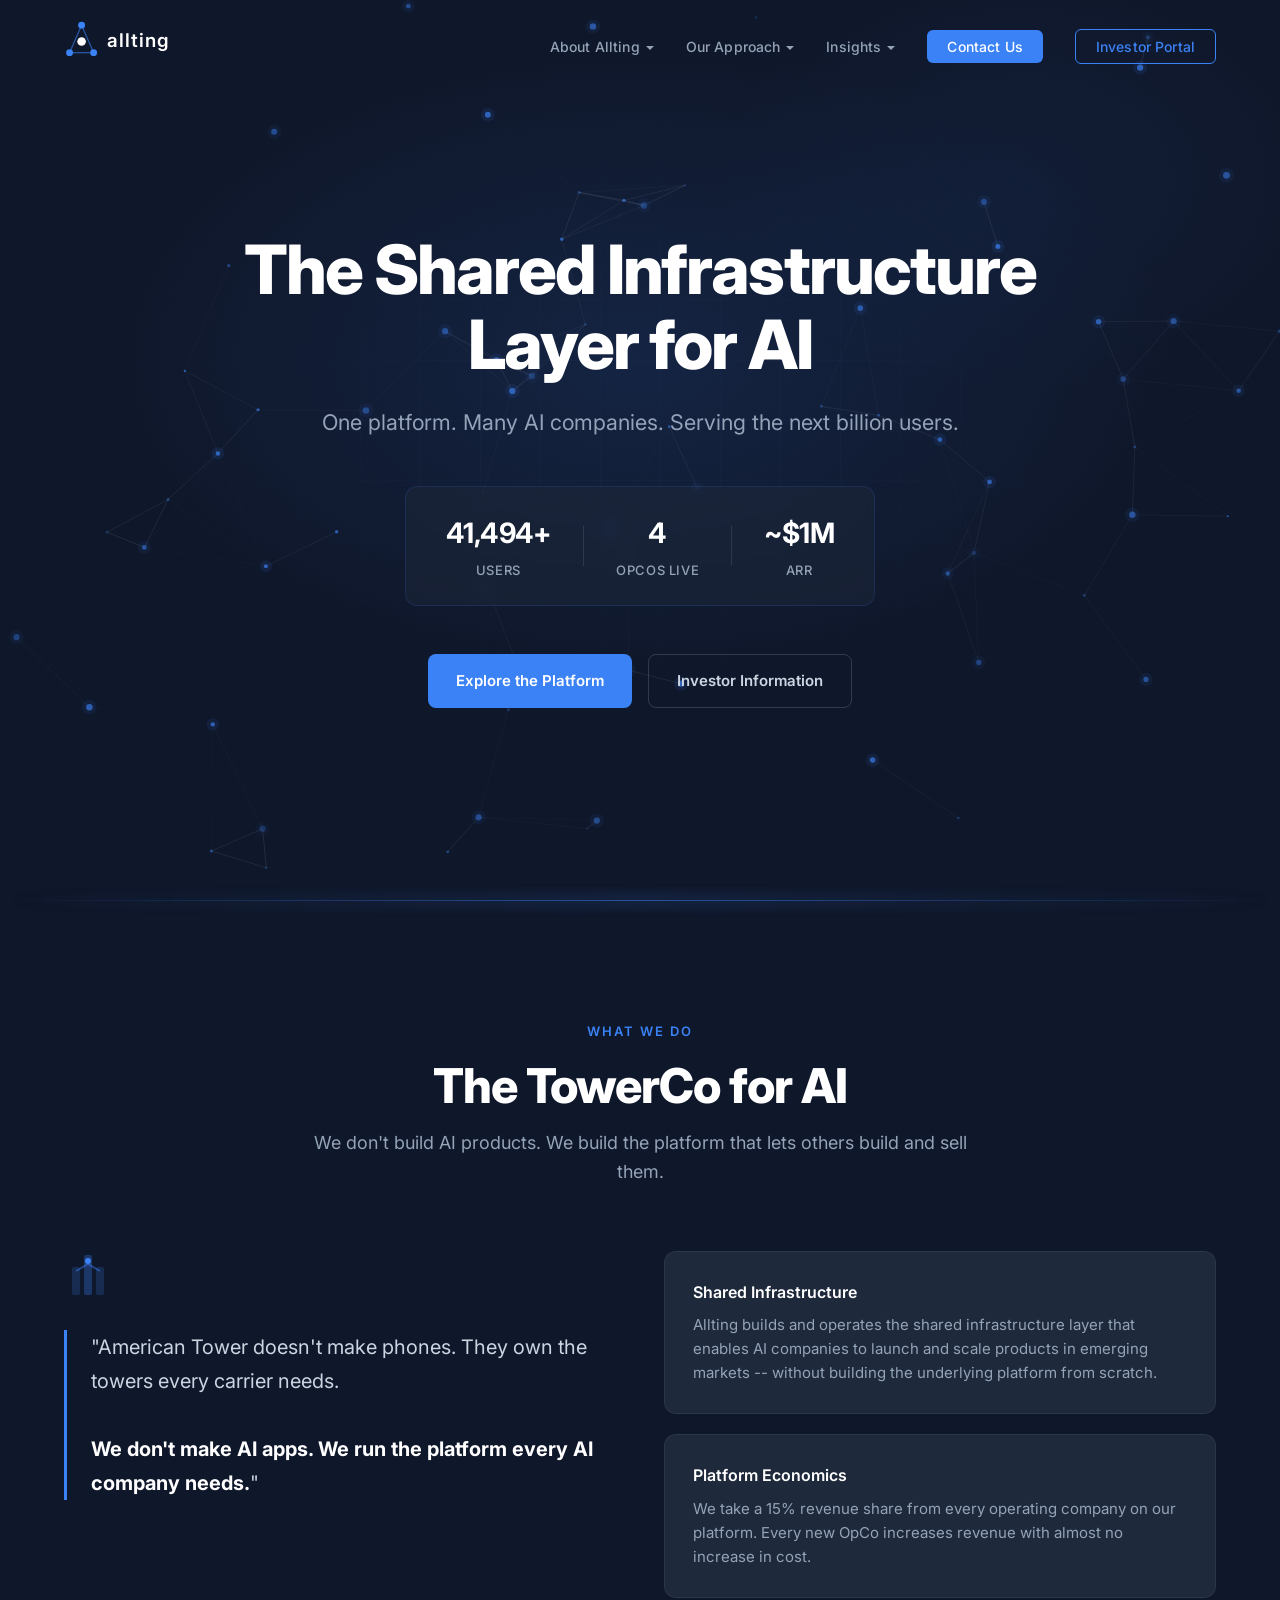
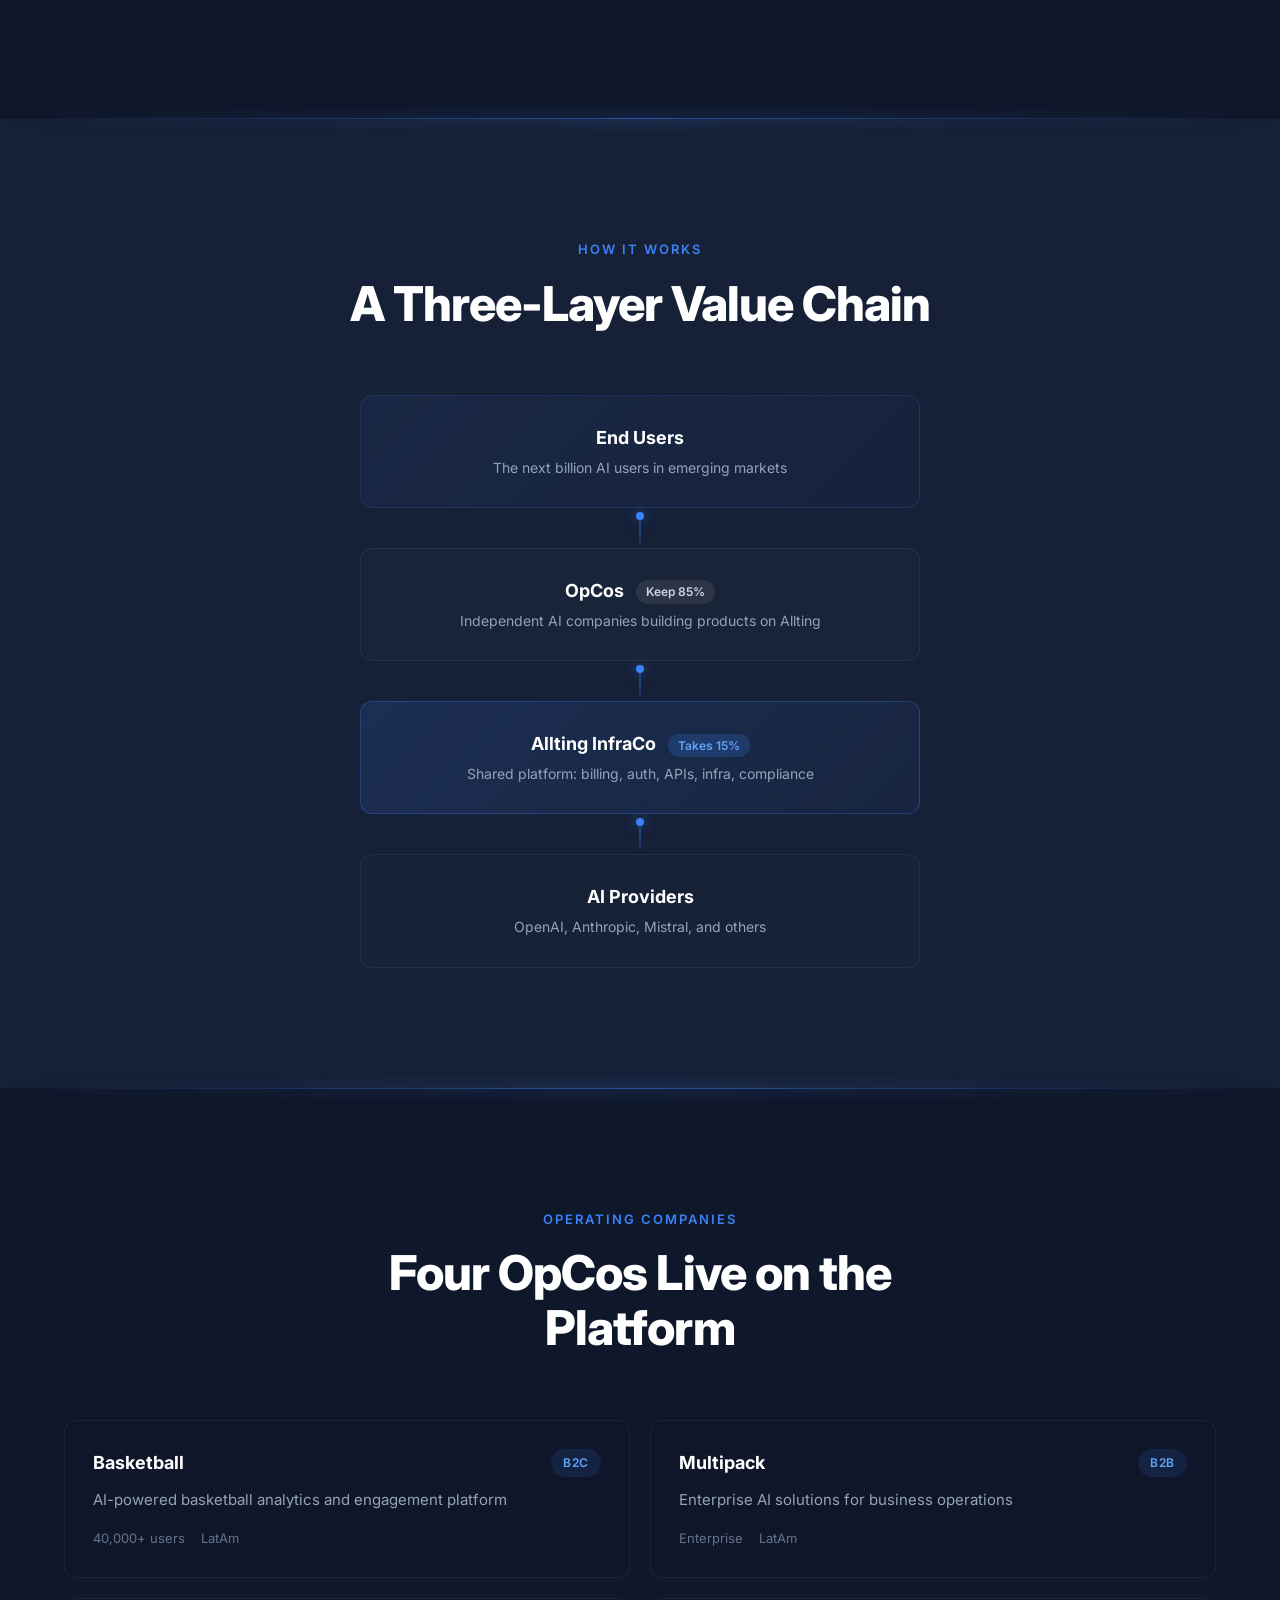
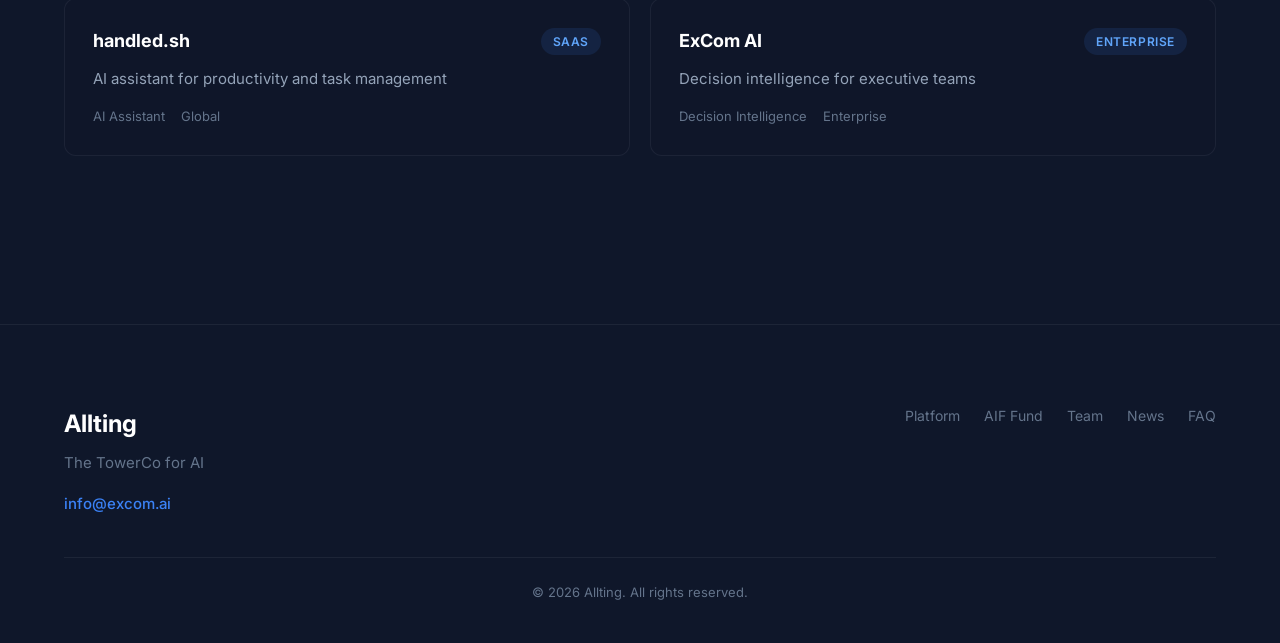
==== index.html @ b6cda9a9 "Add Investor Portal button next to Contact Us in nav" ====
<!DOCTYPE html>
<html lang="en">
<head>
  <meta charset="UTF-8">
  <meta name="viewport" content="width=device-width, initial-scale=1.0">
  <title>Allting — The Shared Infrastructure Layer for AI</title>
  <meta name="description" content="One platform. Many AI companies. Serving the next billion users. Allting is the shared infrastructure layer for AI in emerging markets.">

  <!-- Favicons -->
  <link rel="icon" type="image/svg+xml" href="favicon.svg">
  <link rel="icon" type="image/x-icon" href="favicon.ico" sizes="32x32">
  <link rel="apple-touch-icon" href="apple-touch-icon.png">

  <!-- Open Graph -->
  <meta property="og:type" content="website">
  <meta property="og:url" content="https://allting.ai">
  <meta property="og:title" content="Allting — The Shared Infrastructure Layer for AI">
  <meta property="og:description" content="One platform. Many AI companies. Serving the next billion users. Allting is the shared infrastructure layer for AI in emerging markets.">
  <meta property="og:image" content="https://allting.ai/og-image.png">

  <!-- Twitter Card -->
  <meta name="twitter:card" content="summary_large_image">
  <meta name="twitter:title" content="Allting — The Shared Infrastructure Layer for AI">
  <meta name="twitter:description" content="One platform. Many AI companies. Serving the next billion users. Allting is the shared infrastructure layer for AI in emerging markets.">
  <meta name="twitter:image" content="https://allting.ai/og-image.png">

  <!-- SEO -->
  <link rel="canonical" href="https://allting.ai">
  <meta name="theme-color" content="#0F172A">

  <link rel="preconnect" href="https://fonts.googleapis.com">
  <link rel="preconnect" href="https://fonts.gstatic.com" crossorigin>
  <link rel="preload" href="https://fonts.googleapis.com/css2?family=Inter:wght@300;400;500;600;700;800&display=swap" as="style">
  <link href="https://fonts.googleapis.com/css2?family=Inter:wght@300;400;500;600;700;800&display=swap" rel="stylesheet">
  <link rel="stylesheet" href="style.css">

  <!-- Structured Data -->
  <script type="application/ld+json">
  {
    "@context": "https://schema.org",
    "@type": "Organization",
    "name": "Allting",
    "url": "https://allting.ai",
    "logo": "https://allting.ai/favicon.svg",
    "description": "The shared infrastructure layer for AI in emerging markets. One platform. Many AI companies. Serving the next billion users.",
    "email": "info@excom.ai",
    "foundingDate": "2022",
    "sameAs": [],
    "knowsAbout": ["Artificial Intelligence", "AI Infrastructure", "Emerging Markets", "Platform Economics"]
  }
  </script>
  <script type="application/ld+json">
  {
    "@context": "https://schema.org",
    "@type": "WebSite",
    "name": "Allting",
    "url": "https://allting.ai"
  }
  </script>
</head>
<body>

  <!-- Navigation -->
  <nav class="nav" id="nav" role="navigation" aria-label="Main navigation">
    <div class="nav-inner">
      <a href="/" class="nav-logo" aria-label="Allting home">
        <svg xmlns="http://www.w3.org/2000/svg" viewBox="0 0 220 50" width="190" height="43" class="nav-logo-svg">
          <line x1="20" y1="6" x2="6" y2="38" stroke="#3B82F6" stroke-width="1.5" opacity="0.6"/>
          <line x1="20" y1="6" x2="34" y2="38" stroke="#3B82F6" stroke-width="1.5" opacity="0.6"/>
          <line x1="6" y1="38" x2="34" y2="38" stroke="#3B82F6" stroke-width="1.5" opacity="0.6"/>
          <circle cx="20" cy="6" r="4" fill="#3B82F6"/>
          <circle cx="6" cy="38" r="4" fill="#3B82F6"/>
          <circle cx="34" cy="38" r="4" fill="#3B82F6"/>
          <circle cx="20" cy="25" r="5" fill="#FFFFFF"/>
          <text x="50" y="31" font-family="Inter, Arial, Helvetica, sans-serif" font-size="22" font-weight="600" fill="#FFFFFF" letter-spacing="1">allting</text>
        </svg>
      </a>
      <button class="nav-toggle" id="navToggle" aria-label="Toggle menu">
        <span></span><span></span><span></span>
      </button>
      <ul class="nav-links" id="navLinks">
        <li class="nav-dropdown">
          <a href="#" class="nav-dropdown-trigger">About Allting</a>
          <ul class="nav-dropdown-menu">
            <li><a href="/">Platform</a></li>
            <li><a href="about.html#team">Team</a></li>
            <li><a href="faq.html">FAQ</a></li>
          </ul>
        </li>
        <li class="nav-dropdown">
          <a href="#" class="nav-dropdown-trigger">Our Approach</a>
          <ul class="nav-dropdown-menu">
            <li><a href="invest.html">AIF Fund</a></li>
            <li><a href="opportunities.html">Opportunities</a></li>
            <li><a href="democratisation.html">AI Democratisation</a></li>
          </ul>
        </li>
        <li class="nav-dropdown">
          <a href="#" class="nav-dropdown-trigger">Insights</a>
          <ul class="nav-dropdown-menu">
            <li><a href="news.html">News</a></li>
            <li><a href="carrier.html">Carrier</a></li>
            <li><a href="master-thesis.html">Master Thesis</a></li>
          </ul>
        </li>
        <li><a href="#contact" class="nav-cta">Contact Us</a></li>
        <li><a href="invest.html#investor-contact" class="nav-cta nav-cta-accent">Investor Portal</a></li>
      </ul>
    </div>
  </nav>

  <!-- Hero -->
  <section class="hero" id="hero" role="banner" aria-label="Hero">
    <canvas id="heroCanvas" class="hero-canvas" aria-hidden="true"></canvas>
    <div class="hero-bg">
      <div class="hero-gradient"></div>
      <div class="hero-grid"></div>
    </div>
    <div class="container">
      <div class="hero-content">
        <h1 class="hero-title fade-in">The Shared Infrastructure<br>Layer for AI</h1>
        <p class="hero-subtitle fade-in">One platform. Many AI companies. Serving the next billion users.</p>
        <div class="hero-stats fade-in">
          <div class="hero-stat">
            <span class="hero-stat-value counter" data-target="41500" data-suffix="+" data-separator=",">41,500+</span>
            <span class="hero-stat-label">Users</span>
          </div>
          <div class="hero-stat-divider"></div>
          <div class="hero-stat">
            <span class="hero-stat-value counter" data-target="4">4</span>
            <span class="hero-stat-label">OpCos Live</span>
          </div>
          <div class="hero-stat-divider"></div>
          <div class="hero-stat">
            <span class="hero-stat-value counter" data-target="1" data-prefix="~$" data-suffix="M">~$1M</span>
            <span class="hero-stat-label">ARR</span>
          </div>
        </div>
        <div class="hero-actions fade-in">
          <a href="#what-we-do" class="btn btn-primary">Explore the Platform</a>
          <a href="invest.html" class="btn btn-outline">Investor Information</a>
        </div>
      </div>
    </div>
  </section>

  <!-- Section Divider -->
  <div class="section-divider"></div>

  <!-- What We Do -->
  <section class="section" id="what-we-do" aria-label="What We Do">
    <div class="container">
      <div class="section-header fade-in">
        <p class="section-label">What We Do</p>
        <h2 class="section-title">The TowerCo for AI</h2>
        <p class="section-desc">We don't build AI products. We build the platform that lets others build and sell them.</p>
      </div>
      <div class="about-grid">
        <div class="about-analogy fade-in">
          <div class="about-icon">
            <svg width="48" height="48" viewBox="0 0 48 48" fill="none"><rect x="20" y="4" width="8" height="40" rx="2" fill="#3B82F6" opacity="0.3"/><rect x="8" y="16" width="8" height="28" rx="2" fill="#3B82F6" opacity="0.2"/><rect x="32" y="16" width="8" height="28" rx="2" fill="#3B82F6" opacity="0.2"/><circle cx="24" cy="10" r="3" fill="#3B82F6"/><line x1="24" y1="13" x2="12" y2="20" stroke="#3B82F6" stroke-width="1.5" opacity="0.5"/><line x1="24" y1="13" x2="36" y2="20" stroke="#3B82F6" stroke-width="1.5" opacity="0.5"/></svg>
          </div>
          <blockquote class="about-quote">
            "American Tower doesn't make phones. They own the towers every carrier needs.<br><br>
            <strong>We don't make AI apps. We run the platform every AI company needs.</strong>"
          </blockquote>
        </div>
        <div class="about-details fade-in">
          <div class="about-card">
            <h3>Shared Infrastructure</h3>
            <p>Allting builds and operates the shared infrastructure layer that enables AI companies to launch and scale products in emerging markets -- without building the underlying platform from scratch.</p>
          </div>
          <div class="about-card">
            <h3>Platform Economics</h3>
            <p>We take a 15% revenue share from every operating company on our platform. Every new OpCo increases revenue with almost no increase in cost.</p>
          </div>
        </div>
      </div>
    </div>
  </section>

  <!-- Section Divider -->
  <div class="section-divider"></div>

  <!-- How It Works -->
  <section class="section section-dark" id="how-it-works" aria-label="How It Works">
    <div class="container">
      <div class="section-header fade-in">
        <p class="section-label">How It Works</p>
        <h2 class="section-title">A Three-Layer Value Chain</h2>
      </div>
      <div class="flow-stack fade-in">
        <div class="flow-layer flow-layer-top">
          <div class="flow-layer-label">End Users</div>
          <div class="flow-layer-desc">The next billion AI users in emerging markets</div>
        </div>
        <div class="flow-arrow-animated">
          <div class="flow-pulse-line"></div>
          <div class="flow-pulse-dot"></div>
        </div>
        <div class="flow-layer flow-layer-mid">
          <div class="flow-layer-label">OpCos <span class="flow-badge">Keep 85%</span></div>
          <div class="flow-layer-desc">Independent AI companies building products on Allting</div>
        </div>
        <div class="flow-arrow-animated">
          <div class="flow-pulse-line"></div>
          <div class="flow-pulse-dot"></div>
        </div>
        <div class="flow-layer flow-layer-infra">
          <div class="flow-layer-label">Allting InfraCo <span class="flow-badge accent">Takes 15%</span></div>
          <div class="flow-layer-desc">Shared platform: billing, auth, APIs, infra, compliance</div>
        </div>
        <div class="flow-arrow-animated">
          <div class="flow-pulse-line"></div>
          <div class="flow-pulse-dot"></div>
        </div>
        <div class="flow-layer flow-layer-bottom">
          <div class="flow-layer-label">AI Providers</div>
          <div class="flow-layer-desc">OpenAI, Anthropic, Mistral, and others</div>
        </div>
      </div>
    </div>
  </section>

  <!-- Section Divider -->
  <div class="section-divider"></div>

  <!-- OpCos -->
  <section class="section" id="opcos" aria-label="Operating Companies">
    <div class="container">
      <div class="section-header fade-in">
        <p class="section-label">Operating Companies</p>
        <h2 class="section-title">Four OpCos Live on the Platform</h2>
      </div>
      <div class="opco-grid">
        <div class="opco-card fade-in">
          <div class="opco-header">
            <span class="opco-name">Basketball</span>
            <span class="opco-tag">B2C</span>
          </div>
          <p class="opco-desc">AI-powered basketball analytics and engagement platform</p>
          <div class="opco-meta">
            <span>40,000+ users</span>
            <span>LatAm</span>
          </div>
        </div>
        <div class="opco-card fade-in">
          <div class="opco-header">
            <span class="opco-name">Multipack</span>
            <span class="opco-tag">B2B</span>
          </div>
          <p class="opco-desc">Enterprise AI solutions for business operations</p>
          <div class="opco-meta">
            <span>Enterprise</span>
            <span>LatAm</span>
          </div>
        </div>
        <div class="opco-card fade-in">
          <div class="opco-header">
            <span class="opco-name">handled.sh</span>
            <span class="opco-tag">SaaS</span>
          </div>
          <p class="opco-desc">AI assistant for productivity and task management</p>
          <div class="opco-meta">
            <span>AI Assistant</span>
            <span>Global</span>
          </div>
        </div>
        <div class="opco-card fade-in">
          <div class="opco-header">
            <span class="opco-name">ExCom AI</span>
            <span class="opco-tag">Enterprise</span>
          </div>
          <p class="opco-desc">Decision intelligence for executive teams</p>
          <div class="opco-meta">
            <span>Decision Intelligence</span>
            <span>Enterprise</span>
          </div>
        </div>
      </div>
    </div>
  </section>

  <!-- Contact / Footer -->
  <footer class="footer" id="contact" role="contentinfo" aria-label="Contact and footer">
    <div class="container">
      <div class="footer-content fade-in">
        <div class="footer-main">
          <span class="footer-logo">Allting</span>
          <p class="footer-tagline">The TowerCo for AI</p>
          <a href="mailto:info@excom.ai" class="footer-email">info@excom.ai</a>
        </div>
        <div class="footer-links">
          <a href="/">Platform</a>
          <a href="invest.html">AIF Fund</a>
          <a href="about.html#team">Team</a>
          <a href="news.html">News</a>
          <a href="faq.html">FAQ</a>
        </div>
      </div>
      <div class="footer-bottom">
        <p>&copy; 2026 Allting. All rights reserved.</p>
      </div>
    </div>
  </footer>

  <script src="main.js" defer></script>
</body>
</html>
---- style.css ----
/* ============================================
   Allting — Investor Website
   Premium dark theme, Lunate-inspired
   ============================================ */

/* --- Reset & Base --- */
*, *::before, *::after {
  margin: 0;
  padding: 0;
  box-sizing: border-box;
}

:root {
  --navy: #0F172A;
  --navy-light: #1E293B;
  --navy-mid: #162037;
  --blue: #3B82F6;
  --blue-light: #60A5FA;
  --blue-glow: rgba(59, 130, 246, 0.15);
  --white: #FFFFFF;
  --gray-100: #F1F5F9;
  --gray-200: #E2E8F0;
  --gray-300: #CBD5E1;
  --gray-400: #94A3B8;
  --gray-500: #64748B;
  --font: 'Inter', -apple-system, BlinkMacSystemFont, 'Segoe UI', sans-serif;
  --transition: 0.3s cubic-bezier(0.4, 0, 0.2, 1);
}

html {
  scroll-behavior: smooth;
  -webkit-font-smoothing: antialiased;
  -moz-osx-font-smoothing: grayscale;
}

body {
  font-family: var(--font);
  background: var(--navy);
  color: var(--gray-200);
  line-height: 1.6;
  overflow-x: hidden;
}

.container {
  max-width: 1200px;
  margin: 0 auto;
  padding: 0 24px;
}

a {
  color: inherit;
  text-decoration: none;
}

ul { list-style: none; }

/* --- Animations --- */
.counter {
  display: inline-block;
}

.fade-in {
  opacity: 0;
  transform: translateY(30px);
  transition: opacity 0.7s var(--transition), transform 0.7s var(--transition);
}

.fade-in.visible {
  opacity: 1;
  transform: translateY(0);
}

/* Stagger children */
.fade-in:nth-child(2) { transition-delay: 0.1s; }
.fade-in:nth-child(3) { transition-delay: 0.2s; }
.fade-in:nth-child(4) { transition-delay: 0.3s; }

/* ============================================
   Navigation
   ============================================ */
.nav {
  position: fixed;
  top: 0;
  left: 0;
  right: 0;
  z-index: 1000;
  padding: 20px 0;
  transition: background var(--transition), padding var(--transition), box-shadow var(--transition);
}

.nav.scrolled {
  background: rgba(15, 23, 42, 0.95);
  backdrop-filter: blur(12px);
  -webkit-backdrop-filter: blur(12px);
  padding: 12px 0;
  box-shadow: 0 1px 0 rgba(255,255,255,0.05);
}

.nav-inner {
  max-width: 1200px;
  margin: 0 auto;
  padding: 0 24px;
  display: flex;
  align-items: center;
  justify-content: space-between;
}

.nav-logo {
  font-size: 1.5rem;
  font-weight: 700;
  color: var(--white);
  letter-spacing: -0.02em;
}

.nav-links {
  display: flex;
  align-items: center;
  gap: 32px;
}

.nav-links a {
  font-size: 0.875rem;
  font-weight: 500;
  color: var(--gray-400);
  transition: color var(--transition);
  letter-spacing: 0.01em;
}

.nav-links a:hover {
  color: var(--white);
}

.nav-cta {
  background: var(--blue);
  color: var(--white) !important;
  padding: 8px 20px;
  border-radius: 6px;
  transition: background var(--transition), transform var(--transition) !important;
}

.nav-cta:hover {
  background: var(--blue-light);
  transform: translateY(-1px);
}

.nav-cta-accent {
  background: transparent;
  border: 1px solid var(--blue);
  color: var(--blue) !important;
}

.nav-cta-accent:hover {
  background: var(--blue);
  color: var(--white) !important;
}

/* --- Dropdown Navigation --- */
.nav-dropdown {
  position: relative;
}

.nav-dropdown-trigger {
  display: inline-flex;
  align-items: center;
  gap: 6px;
  cursor: pointer;
}

.nav-dropdown-trigger::after {
  content: '';
  display: inline-block;
  width: 0;
  height: 0;
  border-left: 4px solid transparent;
  border-right: 4px solid transparent;
  border-top: 4px solid currentColor;
  transition: transform 0.2s ease;
}

.nav-dropdown:hover > .nav-dropdown-trigger::after,
.nav-dropdown.open > .nav-dropdown-trigger::after {
  transform: rotate(180deg);
}

.nav-dropdown-menu {
  position: absolute;
  top: calc(100% + 12px);
  left: 50%;
  transform: translateX(-50%) translateY(8px);
  min-width: 200px;
  background: #1E293B;
  border: 1px solid rgba(255,255,255,0.08);
  border-radius: 8px;
  padding: 8px 0;
  opacity: 0;
  visibility: hidden;
  pointer-events: none;
  transition: opacity 0.2s ease, transform 0.2s ease, visibility 0.2s ease;
  box-shadow: 0 8px 32px rgba(0,0,0,0.3);
  z-index: 1001;
}

.nav-dropdown-menu::before {
  content: '';
  position: absolute;
  top: -12px;
  left: 0;
  right: 0;
  height: 12px;
}

.nav-dropdown:hover > .nav-dropdown-menu,
.nav-dropdown.open > .nav-dropdown-menu {
  opacity: 1;
  visibility: visible;
  pointer-events: auto;
  transform: translateX(-50%) translateY(0);
}

.nav-dropdown-menu li {
  width: 100%;
}

.nav-dropdown-menu a {
  display: block;
  padding: 10px 24px;
  font-size: 0.875rem;
  font-weight: 500;
  color: #94A3B8 !important;
  transition: color 0.15s ease, background 0.15s ease;
  white-space: nowrap;
}

.nav-dropdown-menu a:hover {
  color: #FFFFFF !important;
  background: rgba(59,130,246,0.1);
}

.nav-toggle {
  display: none;
  flex-direction: column;
  gap: 5px;
  background: none;
  border: none;
  cursor: pointer;
  padding: 4px;
}

.nav-toggle span {
  display: block;
  width: 24px;
  height: 2px;
  background: var(--white);
  border-radius: 2px;
  transition: transform var(--transition), opacity var(--transition);
}

.nav-toggle.active span:nth-child(1) {
  transform: translateY(7px) rotate(45deg);
}

.nav-toggle.active span:nth-child(2) {
  opacity: 0;
}

.nav-toggle.active span:nth-child(3) {
  transform: translateY(-7px) rotate(-45deg);
}

/* ============================================
   Section Dividers
   ============================================ */
.section-divider {
  height: 1px;
  background: linear-gradient(90deg, transparent, rgba(59,130,246,0.3) 30%, rgba(59,130,246,0.5) 50%, rgba(59,130,246,0.3) 70%, transparent);
  position: relative;
}

.section-divider::before {
  content: '';
  position: absolute;
  top: -8px;
  left: 0;
  right: 0;
  height: 17px;
  background: linear-gradient(90deg, transparent, rgba(59,130,246,0.06) 30%, rgba(59,130,246,0.1) 50%, rgba(59,130,246,0.06) 70%, transparent);
  filter: blur(4px);
}

/* ============================================
   Hero Section
   ============================================ */
.hero {
  position: relative;
  min-height: 100vh;
  display: flex;
  align-items: center;
  padding: 120px 0 80px;
  overflow: hidden;
}

.hero-canvas {
  position: absolute;
  top: 0;
  left: 0;
  width: 100%;
  height: 100%;
  z-index: 0;
  pointer-events: none;
}

.hero-bg {
  position: absolute;
  inset: 0;
  z-index: 0;
}

.hero-gradient {
  position: absolute;
  inset: 0;
  background:
    radial-gradient(ellipse 60% 50% at 50% 40%, rgba(59,130,246,0.12) 0%, transparent 70%),
    radial-gradient(ellipse 40% 40% at 80% 20%, rgba(59,130,246,0.06) 0%, transparent 60%);
}

.hero-grid {
  position: absolute;
  inset: 0;
  background-image:
    linear-gradient(rgba(59,130,246,0.03) 1px, transparent 1px),
    linear-gradient(90deg, rgba(59,130,246,0.03) 1px, transparent 1px);
  background-size: 60px 60px;
  mask-image: radial-gradient(ellipse 70% 60% at 50% 50%, black 20%, transparent 70%);
  -webkit-mask-image: radial-gradient(ellipse 70% 60% at 50% 50%, black 20%, transparent 70%);
}

.hero-content {
  position: relative;
  z-index: 1;
  text-align: center;
  max-width: 800px;
  margin: 0 auto;
}

.hero-label {
  font-size: 0.8125rem;
  font-weight: 600;
  text-transform: uppercase;
  letter-spacing: 0.15em;
  color: var(--blue);
  margin-bottom: 24px;
}

.hero-title {
  font-size: clamp(2.5rem, 6vw, 4.25rem);
  font-weight: 800;
  color: var(--white);
  line-height: 1.1;
  letter-spacing: -0.03em;
  margin-bottom: 24px;
}

.hero-subtitle {
  font-size: clamp(1.1rem, 2vw, 1.35rem);
  color: var(--gray-400);
  font-weight: 400;
  margin-bottom: 48px;
  line-height: 1.5;
}

.hero-stats {
  display: inline-flex;
  align-items: center;
  gap: 32px;
  background: rgba(30, 41, 59, 0.5);
  border: 1px solid rgba(59,130,246,0.15);
  border-radius: 12px;
  padding: 24px 40px;
  margin-bottom: 48px;
  backdrop-filter: blur(8px);
}

.hero-stat {
  display: flex;
  flex-direction: column;
  align-items: center;
  gap: 4px;
}

.hero-stat-value {
  font-size: 1.75rem;
  font-weight: 700;
  color: var(--white);
  letter-spacing: -0.02em;
}

.hero-stat-label {
  font-size: 0.8125rem;
  color: var(--gray-400);
  font-weight: 500;
  text-transform: uppercase;
  letter-spacing: 0.05em;
}

.hero-stat-divider {
  width: 1px;
  height: 40px;
  background: rgba(255,255,255,0.1);
}

.hero-actions {
  display: flex;
  gap: 16px;
  justify-content: center;
}

/* --- Buttons --- */
.btn {
  display: inline-flex;
  align-items: center;
  padding: 14px 28px;
  font-size: 0.9375rem;
  font-weight: 600;
  border-radius: 8px;
  transition: all var(--transition);
  cursor: pointer;
  border: none;
  font-family: var(--font);
}

.btn-primary {
  background: var(--blue);
  color: var(--white);
}

.btn-primary:hover {
  background: var(--blue-light);
  transform: translateY(-2px);
  box-shadow: 0 8px 24px rgba(59,130,246,0.25);
}

.btn-outline {
  background: transparent;
  color: var(--gray-300);
  border: 1px solid rgba(255,255,255,0.15);
}

.btn-outline:hover {
  border-color: rgba(255,255,255,0.3);
  color: var(--white);
  transform: translateY(-2px);
}

/* ============================================
   Sections (shared)
   ============================================ */
.section {
  padding: 120px 0;
}

.section-dark {
  background: var(--navy-mid);
}

.section-header {
  text-align: center;
  max-width: 680px;
  margin: 0 auto 64px;
}

.section-label {
  font-size: 0.8125rem;
  font-weight: 600;
  text-transform: uppercase;
  letter-spacing: 0.15em;
  color: var(--blue);
  margin-bottom: 16px;
}

.section-title {
  font-size: clamp(2rem, 4vw, 3rem);
  font-weight: 800;
  color: var(--white);
  line-height: 1.15;
  letter-spacing: -0.02em;
  margin-bottom: 16px;
}

.section-desc {
  font-size: 1.125rem;
  color: var(--gray-400);
  line-height: 1.6;
}

/* ============================================
   About Section
   ============================================ */
.about-grid {
  display: grid;
  grid-template-columns: 1fr 1fr;
  gap: 48px;
  align-items: start;
}

.about-icon {
  margin-bottom: 24px;
}

.about-quote {
  font-size: 1.25rem;
  line-height: 1.7;
  color: var(--gray-300);
  border-left: 3px solid var(--blue);
  padding-left: 24px;
  font-style: normal;
}

.about-quote strong {
  color: var(--white);
}

.about-details {
  display: flex;
  flex-direction: column;
  gap: 20px;
}

.about-card {
  background: var(--navy-light);
  border: 1px solid rgba(255,255,255,0.06);
  border-radius: 12px;
  padding: 28px;
  transition: border-color var(--transition), transform var(--transition);
}

.about-card:hover {
  border-color: rgba(59,130,246,0.2);
  transform: translateY(-2px);
}

.about-card h3 {
  font-size: 1rem;
  font-weight: 600;
  color: var(--white);
  margin-bottom: 8px;
}

.about-card p {
  font-size: 0.9375rem;
  color: var(--gray-400);
  line-height: 1.6;
}

/* ============================================
   Problem Section
   ============================================ */
.problem-grid {
  display: grid;
  grid-template-columns: repeat(4, 1fr);
  gap: 24px;
}

.problem-card {
  background: rgba(15, 23, 42, 0.6);
  border: 1px solid rgba(255,255,255,0.06);
  border-radius: 12px;
  padding: 36px 28px;
  text-align: center;
  transition: border-color var(--transition), transform var(--transition);
}

.problem-card:hover {
  border-color: rgba(59,130,246,0.2);
  transform: translateY(-4px);
}

.problem-stat {
  display: block;
  font-size: 2.5rem;
  font-weight: 800;
  color: var(--blue);
  letter-spacing: -0.02em;
  margin-bottom: 12px;
}

.problem-label {
  font-size: 0.875rem;
  color: var(--gray-400);
  line-height: 1.5;
}

/* ============================================
   How It Works — Flow Stack
   ============================================ */
.flow-stack {
  max-width: 560px;
  margin: 0 auto;
  display: flex;
  flex-direction: column;
  align-items: center;
}

.flow-layer {
  width: 100%;
  padding: 28px 32px;
  border-radius: 12px;
  text-align: center;
  border: 1px solid rgba(255,255,255,0.06);
  transition: transform var(--transition);
}

.flow-layer:hover {
  transform: scale(1.02);
}

.flow-layer-top {
  background: linear-gradient(135deg, rgba(59,130,246,0.08), rgba(59,130,246,0.03));
  border-color: rgba(59,130,246,0.15);
}

.flow-layer-mid {
  background: rgba(30, 41, 59, 0.5);
}

.flow-layer-infra {
  background: linear-gradient(135deg, rgba(59,130,246,0.15), rgba(59,130,246,0.05));
  border-color: rgba(59,130,246,0.3);
}

.flow-layer-bottom {
  background: rgba(30, 41, 59, 0.3);
}

.flow-layer-label {
  font-size: 1.125rem;
  font-weight: 700;
  color: var(--white);
  margin-bottom: 4px;
}

.flow-layer-desc {
  font-size: 0.875rem;
  color: var(--gray-400);
}

.flow-badge {
  display: inline-block;
  font-size: 0.75rem;
  font-weight: 600;
  padding: 2px 10px;
  border-radius: 20px;
  background: rgba(255,255,255,0.08);
  color: var(--gray-300);
  margin-left: 8px;
  vertical-align: middle;
}

.flow-badge.accent {
  background: rgba(59,130,246,0.2);
  color: var(--blue-light);
}

.flow-arrow {
  padding: 8px 0;
  opacity: 0.5;
}

/* Animated flow arrows */
.flow-arrow-animated {
  display: flex;
  flex-direction: column;
  align-items: center;
  padding: 4px 0;
  position: relative;
  height: 40px;
}

.flow-pulse-line {
  width: 2px;
  height: 100%;
  background: linear-gradient(to bottom, rgba(59,130,246,0.1), rgba(59,130,246,0.4), rgba(59,130,246,0.1));
}

.flow-pulse-dot {
  position: absolute;
  width: 8px;
  height: 8px;
  border-radius: 50%;
  background: var(--blue);
  box-shadow: 0 0 12px rgba(59,130,246,0.6);
  animation: flowPulseDown 2s ease-in-out infinite;
}

.flow-arrow-animated:nth-of-type(2) .flow-pulse-dot {
  animation-delay: 0.4s;
}

.flow-arrow-animated:nth-of-type(3) .flow-pulse-dot {
  animation-delay: 0.8s;
}

@keyframes flowPulseDown {
  0% { top: 0; opacity: 0; }
  20% { opacity: 1; }
  80% { opacity: 1; }
  100% { top: calc(100% - 8px); opacity: 0; }
}

.flow-callout {
  text-align: center;
  margin-top: 48px;
  font-size: 1.125rem;
  font-style: italic;
  color: var(--gray-400);
  border-top: 1px solid rgba(255,255,255,0.06);
  padding-top: 32px;
  max-width: 560px;
  margin-left: auto;
  margin-right: auto;
}

/* ============================================
   Market Section
   ============================================ */
.market-grid {
  display: grid;
  grid-template-columns: repeat(3, 1fr);
  gap: 32px;
}

.market-card {
  background: rgba(15, 23, 42, 0.6);
  border: 1px solid rgba(255,255,255,0.06);
  border-radius: 16px;
  padding: 40px 28px;
  text-align: center;
  transition: border-color var(--transition), transform var(--transition);
}

.market-card:hover {
  border-color: rgba(59,130,246,0.2);
  transform: translateY(-4px);
}

.market-ring {
  width: 100px;
  height: 100px;
  margin: 0 auto 24px;
}

.market-ring svg {
  width: 100%;
  height: 100%;
}

.market-value {
  display: block;
  font-size: 2rem;
  font-weight: 800;
  color: var(--white);
  letter-spacing: -0.02em;
}

.market-label {
  display: block;
  font-size: 0.8125rem;
  font-weight: 600;
  text-transform: uppercase;
  letter-spacing: 0.1em;
  color: var(--blue);
  margin-bottom: 12px;
}

.market-desc {
  font-size: 0.875rem;
  color: var(--gray-400);
  line-height: 1.5;
}

/* ============================================
   Business Model
   ============================================ */
.model-grid {
  display: grid;
  grid-template-columns: 1fr 1fr;
  gap: 48px;
  align-items: start;
}

.model-metrics {
  display: flex;
  flex-direction: column;
  gap: 24px;
}

.model-metric {
  background: var(--navy-light);
  border: 1px solid rgba(255,255,255,0.06);
  border-radius: 12px;
  padding: 28px;
  display: flex;
  align-items: baseline;
  gap: 16px;
  transition: border-color var(--transition);
}

.model-metric:hover {
  border-color: rgba(59,130,246,0.2);
}

.model-metric-value {
  font-size: 2rem;
  font-weight: 800;
  color: var(--blue);
  letter-spacing: -0.02em;
  min-width: 80px;
}

.model-metric-label {
  font-size: 1rem;
  color: var(--gray-400);
}

.flywheel {
  background: var(--navy-light);
  border: 1px solid rgba(255,255,255,0.06);
  border-radius: 16px;
  padding: 40px;
}

.flywheel-title {
  font-size: 1.25rem;
  font-weight: 700;
  color: var(--white);
  margin-bottom: 32px;
  text-align: center;
}

/* Circular flywheel */
.flywheel-circular {
  position: relative;
  width: 300px;
  height: 300px;
  margin: 0 auto;
}

.flywheel-ring {
  position: absolute;
  inset: 0;
}

.flywheel-ring-svg {
  width: 100%;
  height: 100%;
}

.flywheel-spin-arc {
  transform-origin: 150px 150px;
  animation: flywheelSpin 6s linear infinite;
}

.flywheel-dot {
  animation: flywheelDotMove 6s linear infinite;
}

.flywheel-dot-1 { animation-delay: 0s; }
.flywheel-dot-2 { animation-delay: -0.3s; }
.flywheel-dot-3 { animation-delay: -0.6s; }

@keyframes flywheelSpin {
  from { transform: rotate(0deg); }
  to { transform: rotate(360deg); }
}

@keyframes flywheelDotMove {
  from { transform: rotate(0deg) translate(130px) rotate(0deg); cx: 150; cy: 150; }
  to { transform: rotate(360deg) translate(130px) rotate(-360deg); cx: 150; cy: 150; }
}

.flywheel-node {
  position: absolute;
  display: flex;
  flex-direction: column;
  align-items: center;
  gap: 4px;
  transform: translate(-50%, -50%);
}

.flywheel-node-icon {
  width: 44px;
  height: 44px;
  border-radius: 50%;
  background: rgba(59,130,246,0.15);
  border: 2px solid rgba(59,130,246,0.4);
  display: flex;
  align-items: center;
  justify-content: center;
  font-size: 1.1rem;
  font-weight: 700;
  color: var(--blue-light);
  transition: all 0.3s ease;
}

.flywheel-node:hover .flywheel-node-icon {
  background: rgba(59,130,246,0.3);
  border-color: var(--blue);
  box-shadow: 0 0 20px rgba(59,130,246,0.3);
}

.flywheel-node-text {
  font-size: 0.75rem;
  font-weight: 600;
  color: var(--gray-300);
  white-space: nowrap;
}

/* Positions: top, right, bottom, left */
.flywheel-node-0 { top: 4%; left: 50%; }
.flywheel-node-1 { top: 50%; left: 98%; }
.flywheel-node-2 { top: 96%; left: 50%; }
.flywheel-node-3 { top: 50%; left: 2%; }

/* ============================================
   Traction Section
   ============================================ */
.traction-stats {
  display: grid;
  grid-template-columns: repeat(4, 1fr);
  gap: 24px;
  margin-bottom: 64px;
}

.traction-stat {
  text-align: center;
  padding: 32px 20px;
  background: rgba(15, 23, 42, 0.6);
  border: 1px solid rgba(255,255,255,0.06);
  border-radius: 12px;
}

.traction-stat-value {
  display: block;
  font-size: 2.25rem;
  font-weight: 800;
  color: var(--white);
  letter-spacing: -0.02em;
  margin-bottom: 4px;
}

.traction-stat-label {
  font-size: 0.8125rem;
  color: var(--gray-400);
  font-weight: 500;
  text-transform: uppercase;
  letter-spacing: 0.05em;
}

.traction-subtitle {
  font-size: 1.25rem;
  font-weight: 700;
  color: var(--white);
  margin-bottom: 24px;
}

.opco-grid {
  display: grid;
  grid-template-columns: repeat(2, 1fr);
  gap: 20px;
  margin-bottom: 48px;
}

.opco-card {
  background: rgba(15, 23, 42, 0.6);
  border: 1px solid rgba(255,255,255,0.06);
  border-radius: 12px;
  padding: 28px;
  transition: border-color var(--transition), transform var(--transition);
}

.opco-card:hover {
  border-color: rgba(59,130,246,0.2);
  transform: translateY(-2px);
}

.opco-header {
  display: flex;
  align-items: center;
  justify-content: space-between;
  margin-bottom: 12px;
}

.opco-name {
  font-size: 1.125rem;
  font-weight: 700;
  color: var(--white);
}

.opco-tag {
  font-size: 0.75rem;
  font-weight: 600;
  padding: 4px 12px;
  border-radius: 20px;
  background: rgba(59,130,246,0.12);
  color: var(--blue-light);
  text-transform: uppercase;
  letter-spacing: 0.05em;
}

.opco-desc {
  font-size: 0.9375rem;
  color: var(--gray-400);
  margin-bottom: 16px;
  line-height: 1.5;
}

.opco-meta {
  display: flex;
  gap: 16px;
  font-size: 0.8125rem;
  color: var(--gray-500);
}

.opco-meta span {
  display: flex;
  align-items: center;
  gap: 4px;
}

.pipeline-card {
  background: rgba(59,130,246,0.06);
  border: 1px dashed rgba(59,130,246,0.25);
  border-radius: 12px;
  padding: 24px 28px;
  display: flex;
  align-items: center;
  gap: 16px;
}

.pipeline-badge {
  font-size: 0.6875rem;
  font-weight: 700;
  text-transform: uppercase;
  letter-spacing: 0.1em;
  padding: 4px 12px;
  border-radius: 20px;
  background: rgba(59,130,246,0.15);
  color: var(--blue-light);
}

.pipeline-name {
  font-size: 1.125rem;
  font-weight: 700;
  color: var(--white);
}

.pipeline-detail {
  font-size: 0.875rem;
  color: var(--gray-400);
}

/* ============================================
   Team Section
   ============================================ */
.team-grid {
  display: grid;
  grid-template-columns: repeat(3, 1fr);
  gap: 32px;
}

.team-card {
  background: var(--navy-light);
  border: 1px solid rgba(255,255,255,0.06);
  border-radius: 16px;
  padding: 40px 28px;
  text-align: center;
  transition: border-color var(--transition), transform var(--transition);
}

.team-card:hover {
  border-color: rgba(59,130,246,0.2);
  transform: translateY(-4px);
}

.team-avatar {
  width: 80px;
  height: 80px;
  border-radius: 50%;
  background: linear-gradient(135deg, var(--blue), #1d4ed8);
  display: flex;
  align-items: center;
  justify-content: center;
  margin: 0 auto 20px;
  font-size: 1.5rem;
  font-weight: 700;
  color: var(--white);
  letter-spacing: 0.02em;
}

.team-linkedin-link {
  position: relative;
  display: block;
  width: 100px;
  height: 100px;
  margin: 0 auto 20px;
  text-decoration: none;
}

.team-photo {
  width: 100px;
  height: 100px;
  border-radius: 50%;
  object-fit: cover;
  border: 3px solid rgba(59, 130, 246, 0.3);
  transition: border-color 0.3s ease, transform 0.3s ease;
}

.team-linkedin-link:hover .team-photo {
  border-color: #3B82F6;
  transform: scale(1.05);
}

.team-linkedin-icon {
  position: absolute;
  bottom: 0;
  right: 0;
  background: var(--navy);
  border-radius: 50%;
  padding: 4px;
  opacity: 0.7;
  transition: opacity 0.3s ease;
}

.team-linkedin-link:hover .team-linkedin-icon {
  opacity: 1;
}

.team-name {
  font-size: 1.125rem;
  font-weight: 700;
  color: var(--white);
  margin-bottom: 4px;
}

.team-role {
  font-size: 0.875rem;
  font-weight: 600;
  color: var(--blue);
  margin-bottom: 16px;
}

.team-bio {
  font-size: 0.875rem;
  color: var(--gray-400);
  line-height: 1.6;
}

/* ============================================
   Roadmap Section
   ============================================ */
.roadmap-timeline {
  max-width: 640px;
  margin: 0 auto;
  position: relative;
  padding-left: 40px;
}

.roadmap-timeline::before {
  content: '';
  position: absolute;
  left: 11px;
  top: 8px;
  bottom: 8px;
  width: 2px;
  background: rgba(255,255,255,0.08);
}

.roadmap-item {
  position: relative;
  padding-bottom: 48px;
}

.roadmap-item:last-child {
  padding-bottom: 0;
}

.roadmap-marker {
  position: absolute;
  left: -40px;
  top: 4px;
  width: 24px;
  height: 24px;
  border-radius: 50%;
  border: 2px solid rgba(255,255,255,0.15);
  background: var(--navy-mid);
}

.roadmap-marker.done {
  border-color: var(--blue);
  background: var(--blue);
}

.roadmap-marker.done::after {
  content: '';
  position: absolute;
  top: 50%;
  left: 50%;
  transform: translate(-50%, -50%);
  width: 10px;
  height: 10px;
  background: var(--white);
  border-radius: 50%;
}

.roadmap-marker.current {
  border-color: var(--blue);
  background: var(--navy-mid);
  box-shadow: 0 0 0 4px rgba(59,130,246,0.2);
}

.roadmap-marker.current::after {
  content: '';
  position: absolute;
  top: 50%;
  left: 50%;
  transform: translate(-50%, -50%);
  width: 8px;
  height: 8px;
  background: var(--blue);
  border-radius: 50%;
  animation: pulse 2s infinite;
}

@keyframes pulse {
  0%, 100% { opacity: 1; transform: translate(-50%, -50%) scale(1); }
  50% { opacity: 0.5; transform: translate(-50%, -50%) scale(1.5); }
}

.roadmap-marker.future {
  border-color: rgba(255,255,255,0.15);
}

.roadmap-content h3 {
  font-size: 1.25rem;
  font-weight: 700;
  color: var(--white);
  margin-bottom: 12px;
}

.roadmap-badge {
  display: inline-block;
  font-size: 0.6875rem;
  font-weight: 700;
  text-transform: uppercase;
  letter-spacing: 0.1em;
  padding: 4px 12px;
  border-radius: 20px;
  margin-bottom: 12px;
}

.roadmap-badge.done {
  background: rgba(34,197,94,0.15);
  color: #4ade80;
}

.roadmap-badge.current {
  background: rgba(59,130,246,0.15);
  color: var(--blue-light);
}

.roadmap-badge.future {
  background: rgba(255,255,255,0.06);
  color: var(--gray-400);
}

.roadmap-content ul {
  display: flex;
  flex-direction: column;
  gap: 8px;
}

.roadmap-content li {
  font-size: 0.9375rem;
  color: var(--gray-400);
  padding-left: 16px;
  position: relative;
}

.roadmap-content li::before {
  content: '';
  position: absolute;
  left: 0;
  top: 10px;
  width: 6px;
  height: 6px;
  border-radius: 50%;
  background: rgba(59,130,246,0.4);
}

/* ============================================
   Footer
   ============================================ */
.footer {
  padding: 80px 0 40px;
  background: var(--navy);
  border-top: 1px solid rgba(255,255,255,0.06);
}

.footer-content {
  display: flex;
  justify-content: space-between;
  align-items: start;
  padding-bottom: 40px;
  border-bottom: 1px solid rgba(255,255,255,0.06);
  margin-bottom: 24px;
}

.footer-logo {
  font-size: 1.5rem;
  font-weight: 700;
  color: var(--white);
  display: block;
  margin-bottom: 8px;
}

.footer-tagline {
  font-size: 0.9375rem;
  color: var(--gray-500);
  margin-bottom: 16px;
}

.footer-email {
  font-size: 0.9375rem;
  color: var(--blue);
  font-weight: 500;
  transition: color var(--transition);
}

.footer-email:hover {
  color: var(--blue-light);
}

.footer-links {
  display: flex;
  gap: 24px;
}

.footer-links a {
  font-size: 0.875rem;
  color: var(--gray-500);
  transition: color var(--transition);
}

.footer-links a:hover {
  color: var(--white);
}

.footer-bottom {
  text-align: center;
}

.footer-bottom p {
  font-size: 0.8125rem;
  color: var(--gray-500);
}

/* ============================================
   Responsive
   ============================================ */
@media (max-width: 1024px) {
  .problem-grid {
    grid-template-columns: repeat(2, 1fr);
  }

  .model-grid {
    grid-template-columns: 1fr;
  }
}

@media (max-width: 768px) {
  .nav-toggle {
    display: flex;
  }

  .nav-links {
    position: fixed;
    top: 0;
    right: -100%;
    width: 280px;
    height: 100vh;
    background: var(--navy);
    flex-direction: column;
    padding: 80px 32px 32px;
    gap: 0;
    transition: right var(--transition);
    border-left: 1px solid rgba(255,255,255,0.06);
  }

  .nav-links.open {
    right: 0;
  }

  .nav-links li {
    width: 100%;
  }

  .nav-links a {
    display: block;
    padding: 16px 0;
    font-size: 1rem;
    border-bottom: 1px solid rgba(255,255,255,0.04);
  }

  .nav-dropdown-trigger {
    width: 100%;
    justify-content: space-between;
  }

  .nav-dropdown-menu {
    position: static;
    transform: none;
    min-width: 0;
    width: 100%;
    background: rgba(15, 23, 42, 0.6);
    border: none;
    border-radius: 0;
    padding: 0;
    opacity: 1;
    visibility: visible;
    pointer-events: auto;
    box-shadow: none;
    max-height: 0;
    overflow: hidden;
    transition: max-height 0.3s ease;
  }

  .nav-dropdown-menu::before {
    display: none;
  }

  .nav-dropdown.open > .nav-dropdown-menu {
    max-height: 300px;
    transform: none;
  }

  .nav-dropdown:hover > .nav-dropdown-menu {
    max-height: 0;
    transform: none;
  }

  .nav-dropdown.open:hover > .nav-dropdown-menu {
    max-height: 300px;
  }

  .nav-dropdown-menu a {
    padding: 12px 24px !important;
    font-size: 0.9375rem !important;
    border-bottom: 1px solid rgba(255,255,255,0.03) !important;
  }

  .nav-cta {
    text-align: center;
    margin-top: 16px;
  }

  .section {
    padding: 80px 0;
  }

  .section-header {
    margin-bottom: 48px;
  }

  .hero {
    padding: 100px 0 60px;
    min-height: auto;
  }

  .hero-stats {
    flex-direction: column;
    gap: 20px;
    padding: 24px 32px;
  }

  .hero-stat-divider {
    width: 60px;
    height: 1px;
  }

  .hero-actions {
    flex-direction: column;
    align-items: center;
  }

  .about-grid {
    grid-template-columns: 1fr;
    gap: 32px;
  }

  .problem-grid {
    grid-template-columns: 1fr;
  }

  .market-grid {
    grid-template-columns: 1fr;
    max-width: 400px;
    margin: 0 auto;
  }

  .traction-stats {
    grid-template-columns: repeat(2, 1fr);
  }

  .opco-grid {
    grid-template-columns: 1fr;
  }

  .team-grid {
    grid-template-columns: 1fr;
    max-width: 400px;
    margin: 0 auto;
  }

  .flywheel-circular {
    width: 260px;
    height: 260px;
  }

  .flywheel-node-text {
    font-size: 0.6875rem;
  }

  .flywheel-node-icon {
    width: 36px;
    height: 36px;
    font-size: 0.9rem;
  }

  .footer-content {
    flex-direction: column;
    gap: 32px;
  }

  .footer-links {
    flex-wrap: wrap;
    gap: 16px;
  }

  .pipeline-card {
    flex-direction: column;
    text-align: center;
  }
}

@media (max-width: 480px) {
  .hero-title {
    font-size: 2rem;
  }

  .problem-stat {
    font-size: 2rem;
  }

  .traction-stat-value {
    font-size: 1.75rem;
  }

  .model-metric {
    flex-direction: column;
    gap: 8px;
  }

  .model-metric-value {
    min-width: auto;
  }
}

/* ============================================
   Multi-page: Active nav link
   ============================================ */
.nav-active {
  color: var(--white) !important;
}

/* ============================================
   Hero Minimal (invest + about pages)
   ============================================ */
.hero-minimal {
  min-height: 60vh;
  padding: 160px 0 80px;
}

/* ============================================
   Fund Page — Invest.html
   ============================================ */

/* Fund Overview */
.fund-overview-content {
  max-width: 800px;
  margin: 0 auto;
}

.fund-lead-text {
  font-size: 1.1875rem;
  color: var(--gray-300);
  line-height: 1.7;
  margin-bottom: 48px;
  text-align: center;
}

.fund-structure-grid {
  display: grid;
  grid-template-columns: 1fr 1fr;
  gap: 32px;
}

.fund-structure-card {
  background: var(--navy-light);
  border: 1px solid rgba(255,255,255,0.06);
  border-radius: 12px;
  padding: 36px 32px;
  transition: border-color var(--transition), transform var(--transition);
}

.fund-structure-card:hover {
  border-color: rgba(59,130,246,0.2);
  transform: translateY(-2px);
}

.fund-structure-card h3 {
  font-size: 1.125rem;
  font-weight: 700;
  color: var(--white);
  margin-bottom: 12px;
}

.fund-structure-card p {
  font-size: 0.9375rem;
  color: var(--gray-400);
  line-height: 1.6;
}

/* Investment Thesis */
.thesis-grid {
  display: grid;
  grid-template-columns: 1fr 1fr;
  gap: 32px;
}

.thesis-item {
  background: rgba(15, 23, 42, 0.6);
  border: 1px solid rgba(255,255,255,0.06);
  border-radius: 12px;
  padding: 36px 32px;
  transition: border-color var(--transition), transform var(--transition);
}

.thesis-item:hover {
  border-color: rgba(59,130,246,0.2);
  transform: translateY(-2px);
}

.thesis-number {
  display: inline-block;
  font-size: 0.8125rem;
  font-weight: 700;
  color: var(--blue);
  letter-spacing: 0.05em;
  margin-bottom: 12px;
}

.thesis-item h3 {
  font-size: 1.0625rem;
  font-weight: 700;
  color: var(--white);
  margin-bottom: 12px;
}

.thesis-item p {
  font-size: 0.9375rem;
  color: var(--gray-400);
  line-height: 1.6;
}

/* Strategy — metrics reuse .model-metric */
.strategy-content {
  max-width: 800px;
  margin: 0 auto;
}

.strategy-model {
  display: flex;
  flex-direction: column;
  gap: 20px;
  margin-bottom: 48px;
}

/* Allocation bars */
.allocation-title {
  font-size: 1.125rem;
  font-weight: 700;
  color: var(--white);
  margin-bottom: 24px;
}

.allocation-grid {
  display: flex;
  flex-direction: column;
  gap: 16px;
}

.allocation-bar-item {
  display: flex;
  flex-direction: column;
  gap: 6px;
}

.allocation-bar-header {
  display: flex;
  justify-content: space-between;
  align-items: baseline;
}

.allocation-bar-label {
  font-size: 0.875rem;
  font-weight: 500;
  color: var(--gray-300);
}

.allocation-bar-pct {
  font-size: 0.875rem;
  font-weight: 700;
  color: var(--white);
}

.allocation-bar {
  height: 8px;
  background: rgba(255,255,255,0.06);
  border-radius: 4px;
  overflow: hidden;
}

.allocation-bar-fill {
  height: 100%;
  background: linear-gradient(90deg, var(--blue), var(--blue-light));
  border-radius: 4px;
  transition: width 1s cubic-bezier(0.4, 0, 0.2, 1);
}

/* Track Record — 3-col variant */
.traction-stats-3 {
  grid-template-columns: repeat(3, 1fr);
}

/* Fund Terms Table */
.fund-terms-table {
  max-width: 640px;
  margin: 0 auto;
}

.fund-terms-table table {
  width: 100%;
  border-collapse: collapse;
}

.fund-terms-table tr {
  border-bottom: 1px solid rgba(255,255,255,0.06);
}

.fund-terms-table tr:last-child {
  border-bottom: none;
}

.fund-terms-table td {
  padding: 20px 0;
  font-size: 1rem;
}

.term-label {
  color: var(--gray-400);
  font-weight: 500;
}

.term-value {
  color: var(--white);
  font-weight: 700;
  text-align: right;
}

/* Investor Contact Block */
.investor-contact-block {
  text-align: center;
  max-width: 560px;
  margin: 0 auto;
}

.investor-contact-desc {
  font-size: 1.0625rem;
  color: var(--gray-400);
  margin-bottom: 32px;
  line-height: 1.6;
}

.investor-contact-email {
  margin-top: 20px;
  font-size: 0.9375rem;
  color: var(--gray-500);
}

.investor-contact-email a {
  color: var(--blue);
  transition: color var(--transition);
}

.investor-contact-email a:hover {
  color: var(--blue-light);
}

/* ============================================
   About Page — about.html
   ============================================ */

/* Company section */
.company-content {
  max-width: 720px;
  margin: 0 auto;
}

.company-text p {
  font-size: 1.0625rem;
  color: var(--gray-300);
  line-height: 1.7;
  margin-bottom: 20px;
}

.company-text p:last-child {
  margin-bottom: 0;
}

.company-text em {
  color: var(--blue-light);
  font-style: italic;
}

/* ============================================
   Multi-page Responsive
   ============================================ */
@media (max-width: 768px) {
  .hero-minimal {
    min-height: auto;
    padding: 120px 0 60px;
  }

  .fund-structure-grid {
    grid-template-columns: 1fr;
  }

  .thesis-grid {
    grid-template-columns: 1fr;
  }

  .traction-stats-3 {
    grid-template-columns: 1fr;
  }

  .fund-terms-table td {
    font-size: 0.9375rem;
    padding: 16px 0;
  }
}
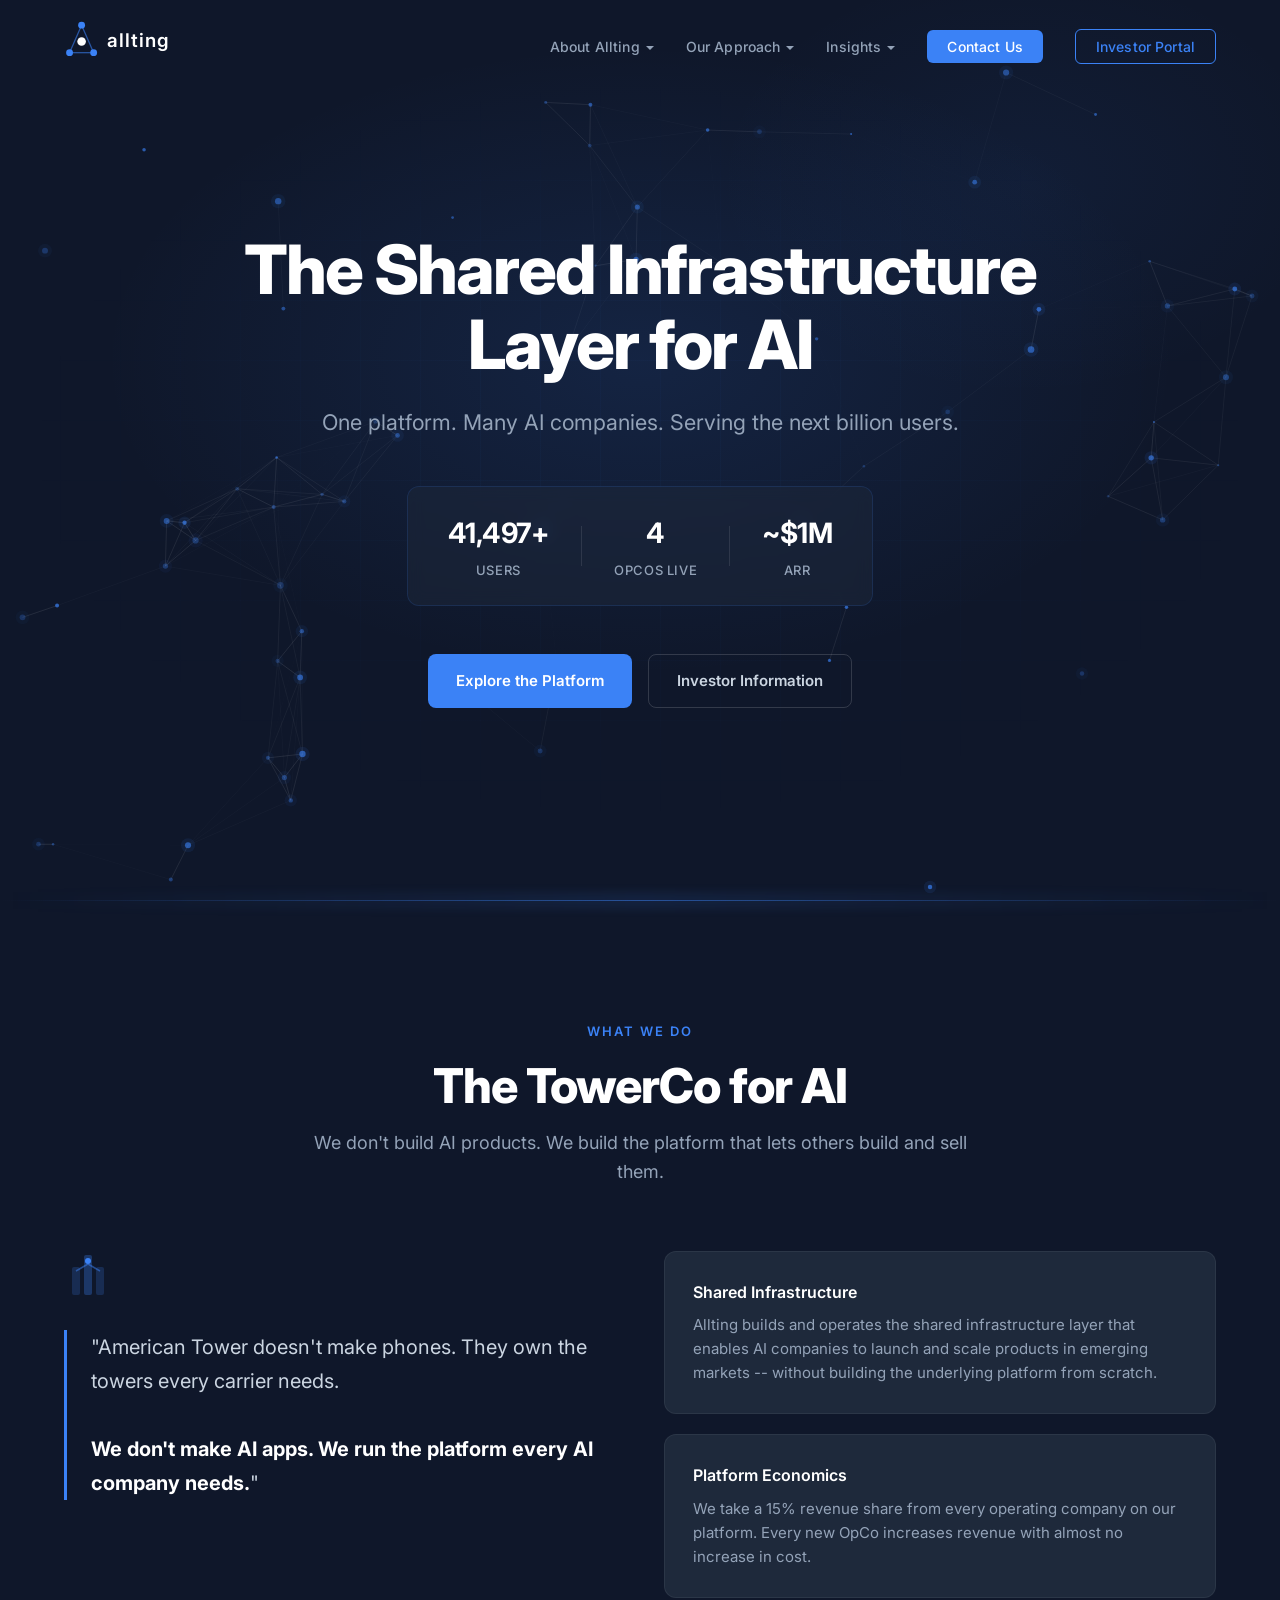
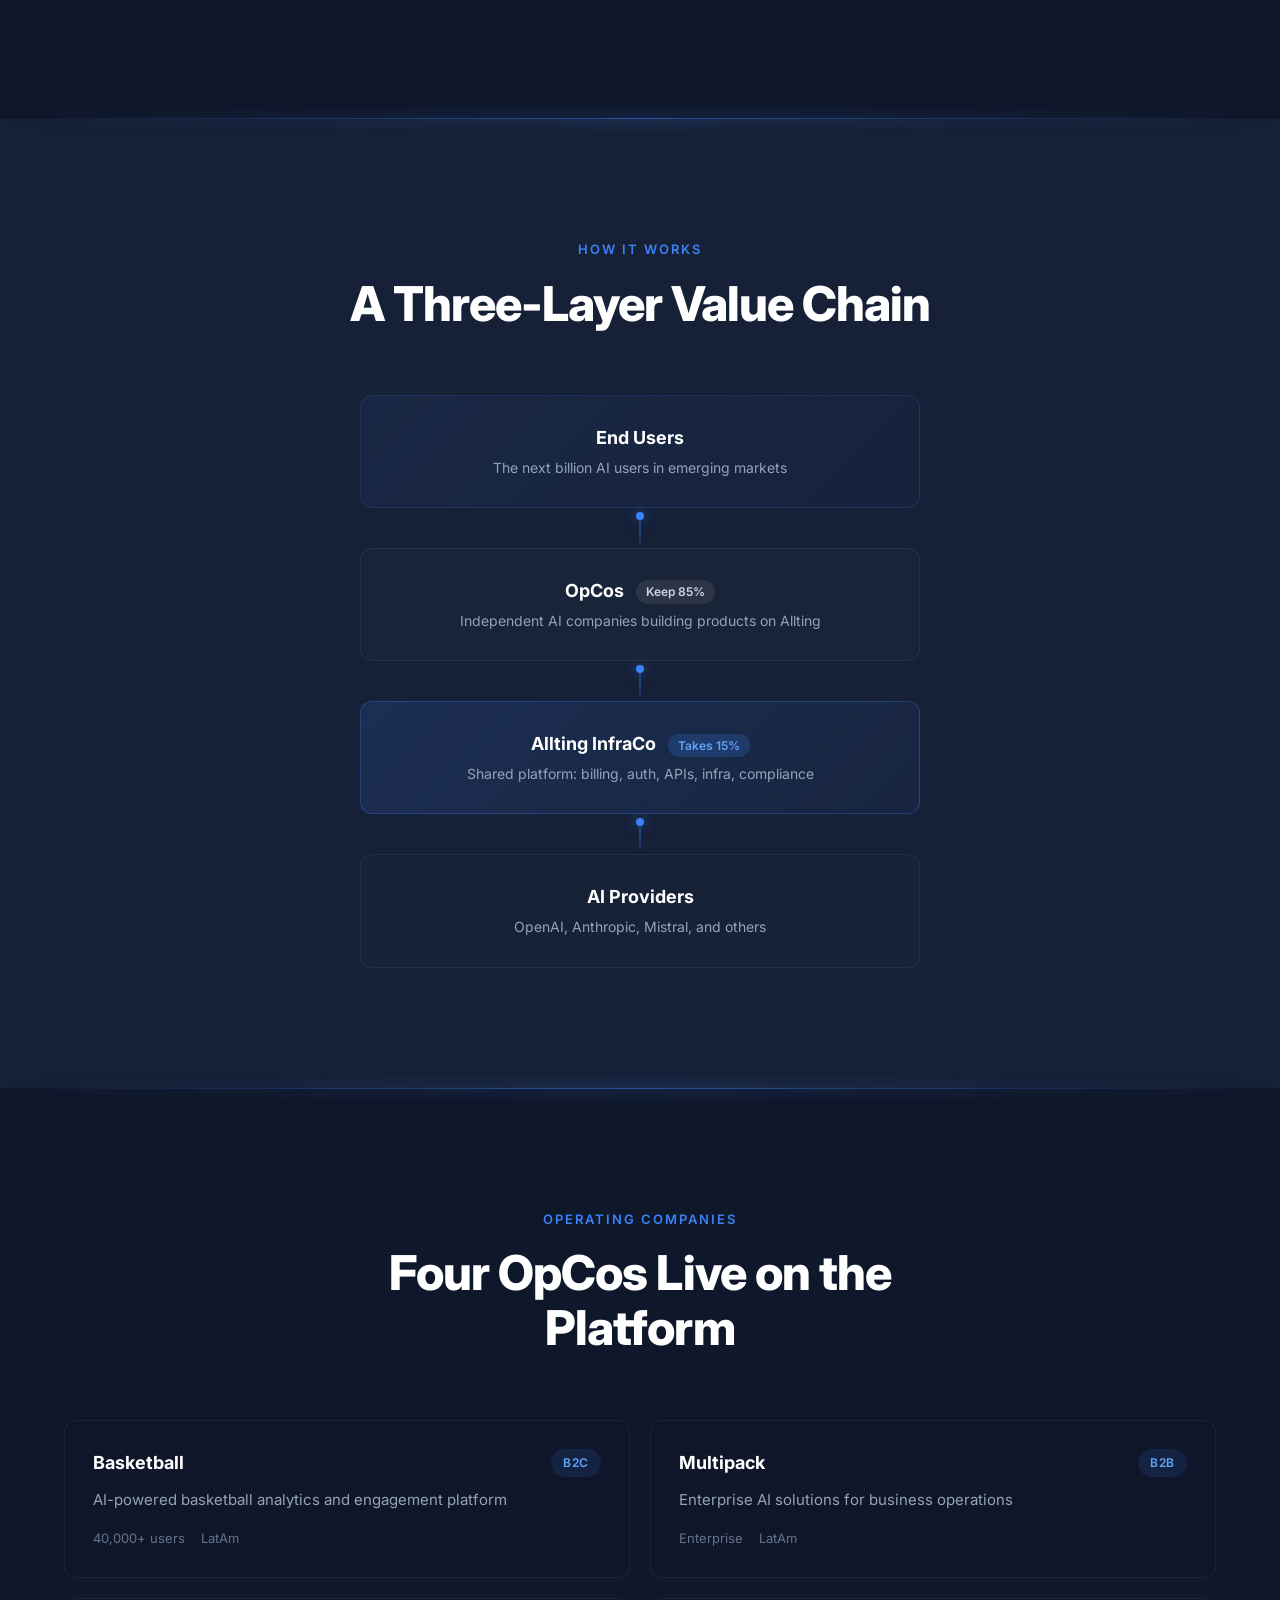
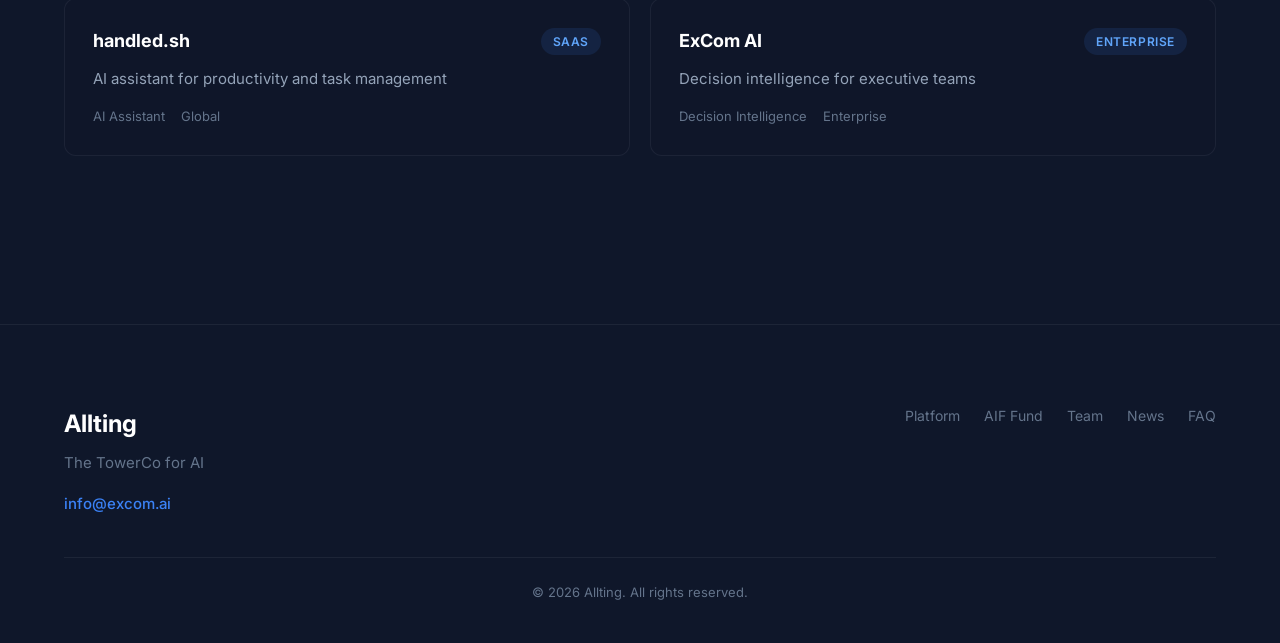
==== commit cf883f20: "Link Contact Us CTA to MS Bookings page" ====
--- a/index.html
+++ b/index.html
@@ -103,7 +103,7 @@
             <li><a href="master-thesis.html">Master Thesis</a></li>
           </ul>
         </li>
-        <li><a href="#contact" class="nav-cta">Contact Us</a></li>
+        <li><a href="https://bookings.cloud.microsoft/book/AlltingTheSharedInfrastructureLayerforAI@excom.ai/?ismsaljsauthenabled=true" target="_blank" rel="noopener" class="nav-cta">Contact Us</a></li>
         <li><a href="invest.html#investor-contact" class="nav-cta nav-cta-accent">Investor Portal</a></li>
       </ul>
     </div>
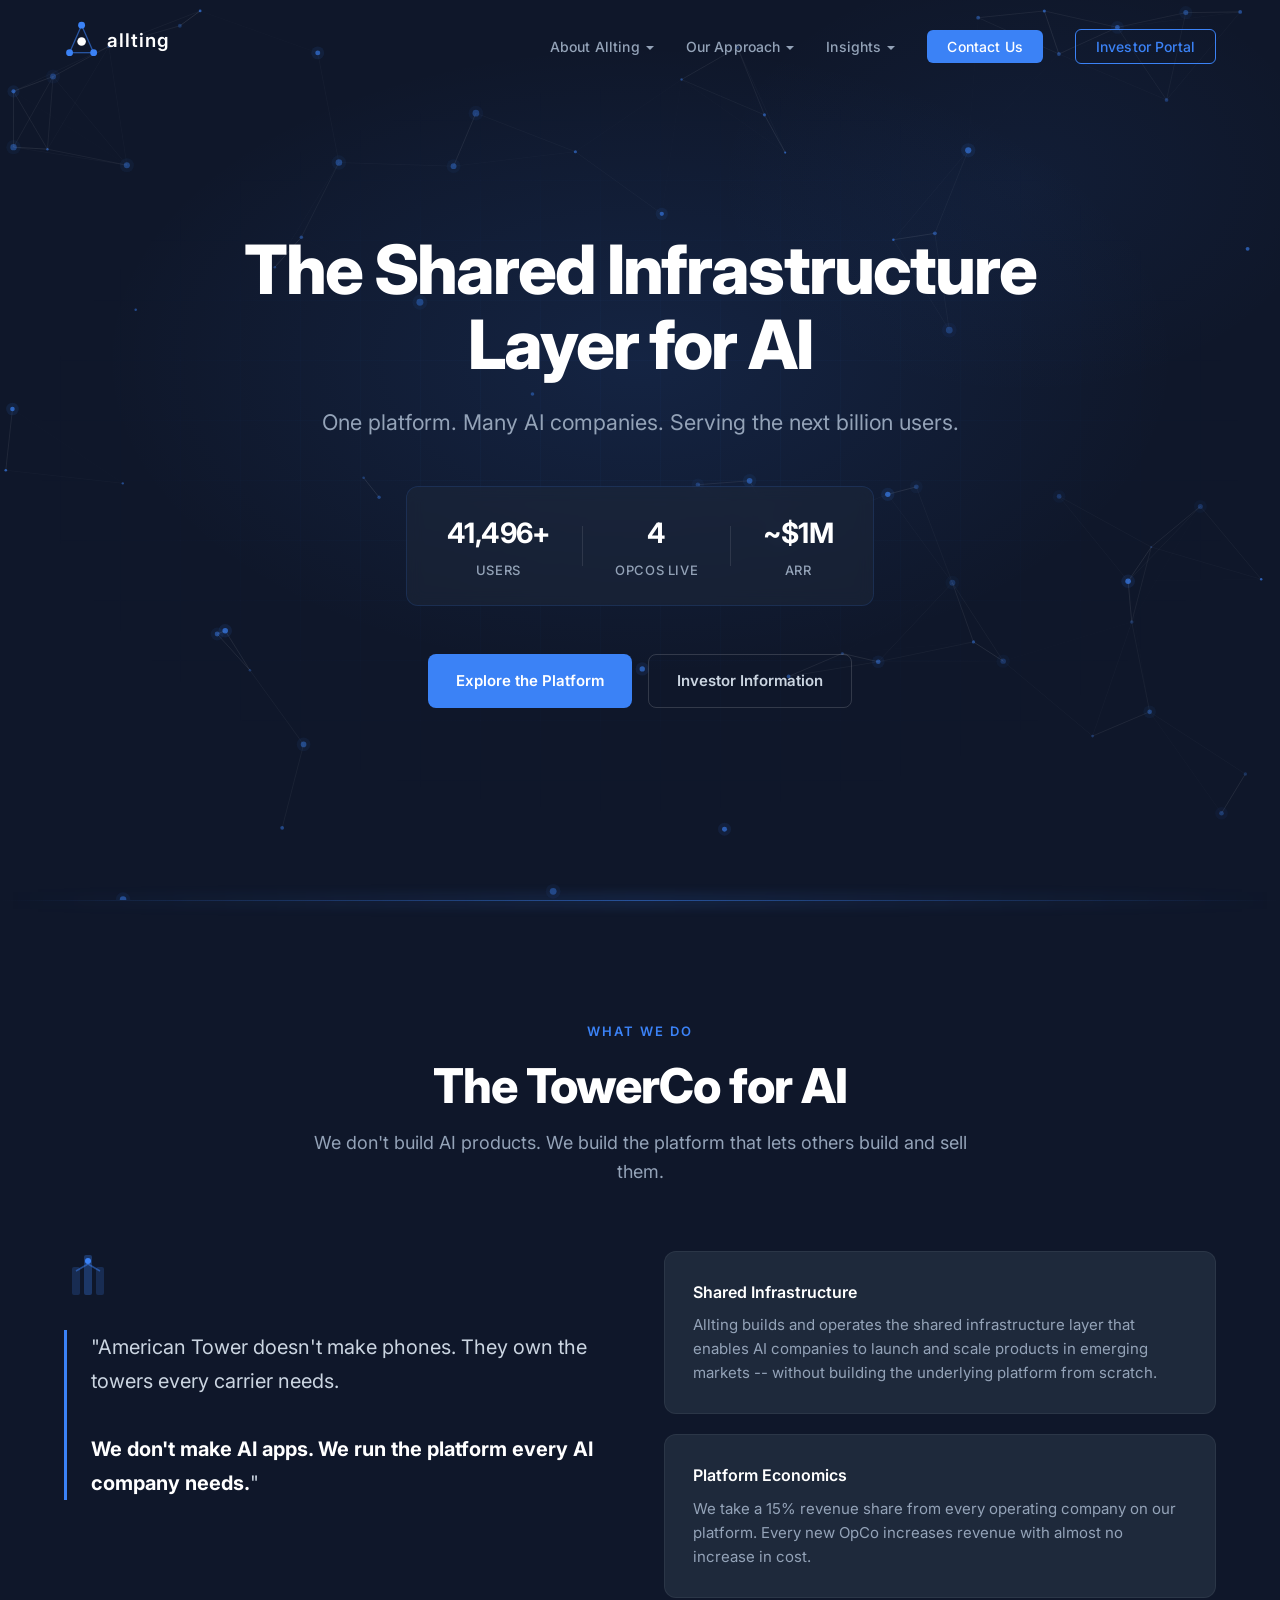
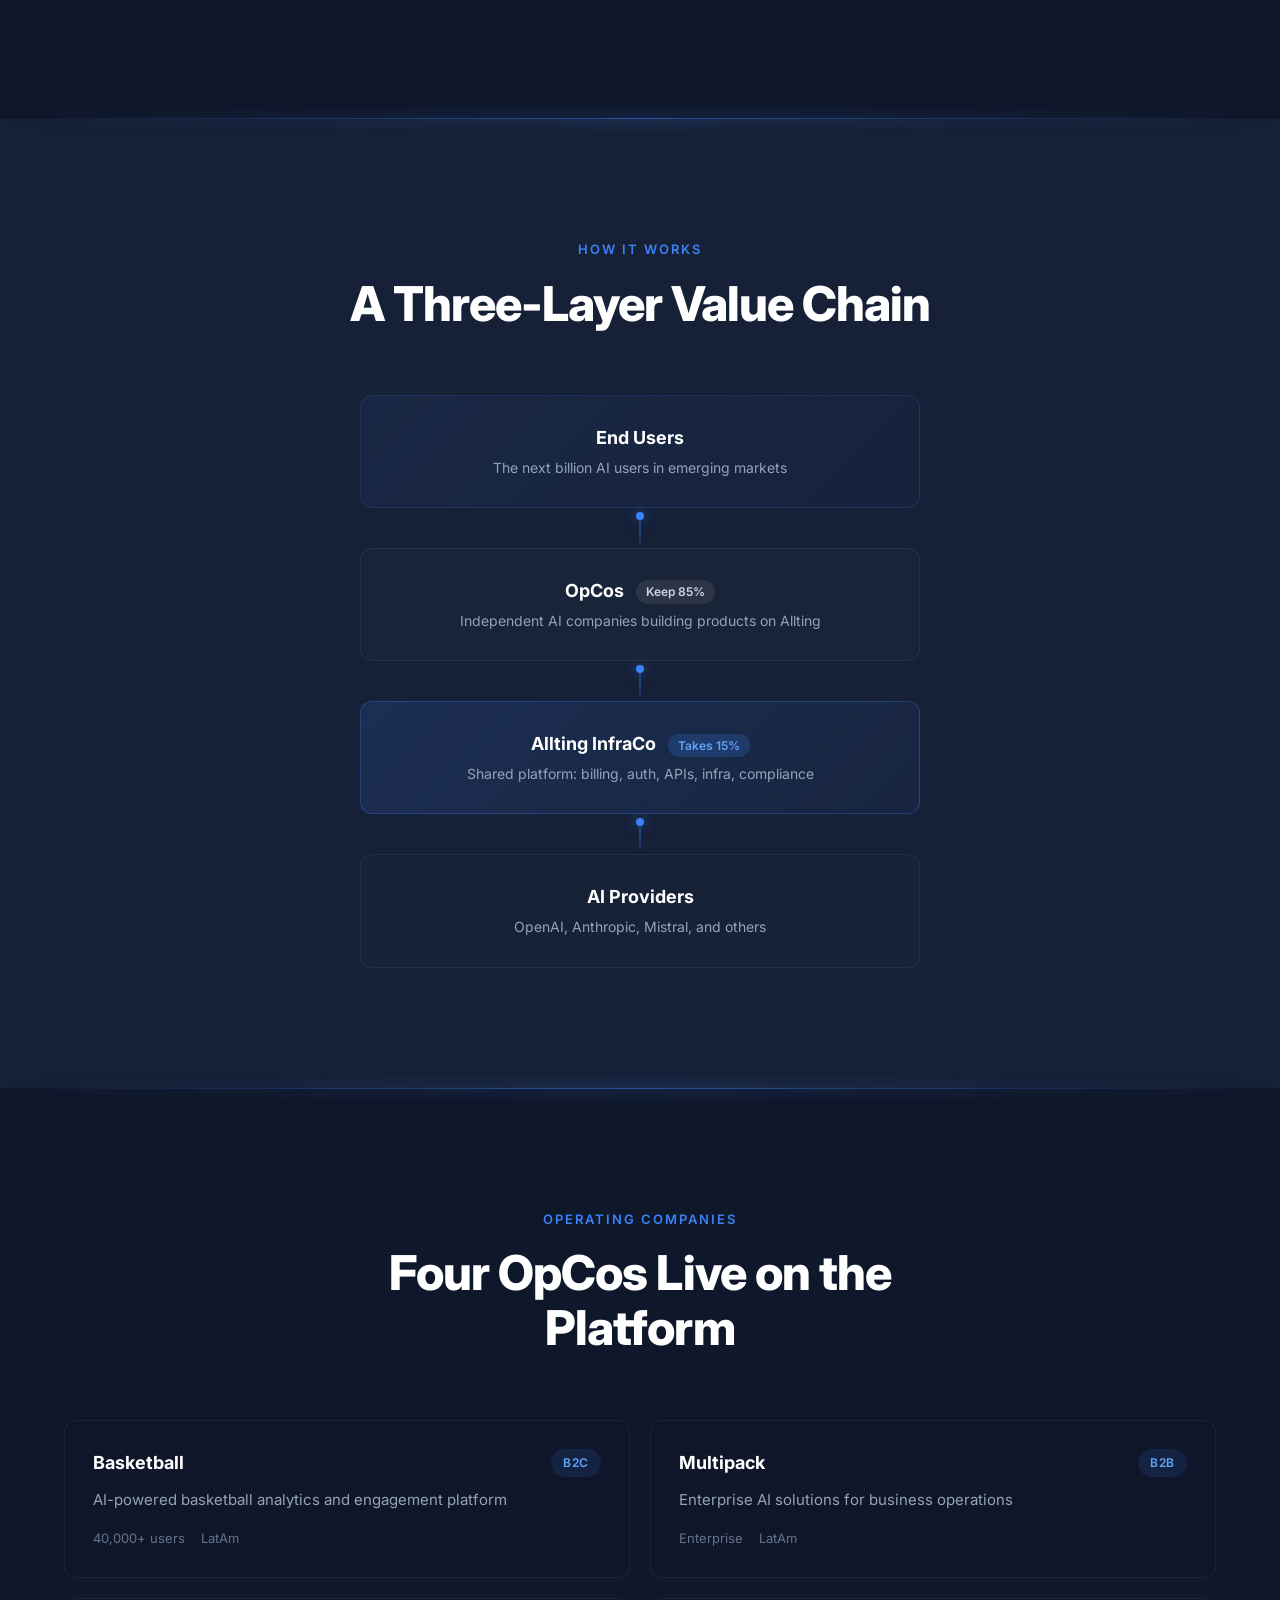
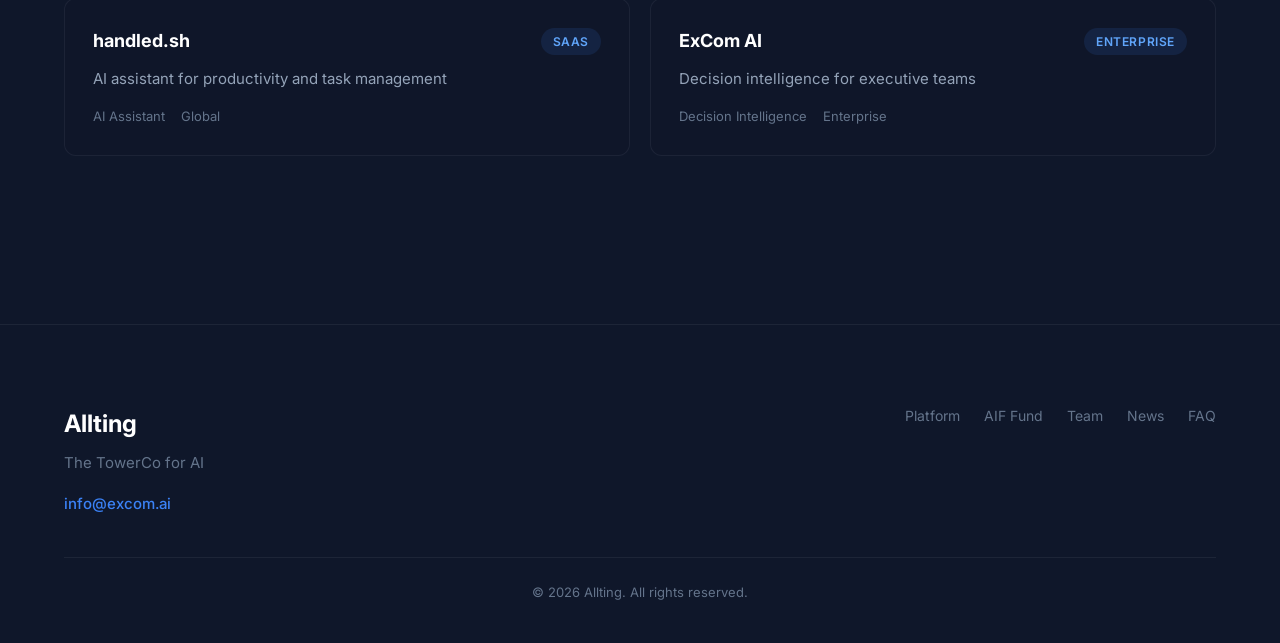
==== commit e5e325d3: "Add content: FAQ, Opportunities, AI Democratisation, Career, Master Thesis" ====
--- a/index.html
+++ b/index.html
@@ -99,7 +99,7 @@
           <a href="#" class="nav-dropdown-trigger">Insights</a>
           <ul class="nav-dropdown-menu">
             <li><a href="news.html">News</a></li>
-            <li><a href="carrier.html">Carrier</a></li>
+            <li><a href="career.html">Career</a></li>
             <li><a href="master-thesis.html">Master Thesis</a></li>
           </ul>
         </li>
--- a/style.css
+++ b/style.css
@@ -1842,6 +1842,310 @@
 }
 
 /* ============================================
+   FAQ Accordion
+   ============================================ */
+.faq-list {
+  max-width: 760px;
+  margin: 0 auto;
+}
+
+.faq-item {
+  border-bottom: 1px solid rgba(255,255,255,0.06);
+}
+
+.faq-item:first-child {
+  border-top: 1px solid rgba(255,255,255,0.06);
+}
+
+.faq-question {
+  width: 100%;
+  display: flex;
+  align-items: center;
+  justify-content: space-between;
+  padding: 24px 0;
+  background: none;
+  border: none;
+  cursor: pointer;
+  font-family: var(--font);
+  font-size: 1.0625rem;
+  font-weight: 600;
+  color: var(--gray-200);
+  text-align: left;
+  transition: color var(--transition);
+}
+
+.faq-question:hover {
+  color: var(--white);
+}
+
+.faq-active .faq-question {
+  color: var(--blue);
+}
+
+.faq-icon {
+  position: relative;
+  width: 20px;
+  height: 20px;
+  flex-shrink: 0;
+  margin-left: 16px;
+}
+
+.faq-icon::before,
+.faq-icon::after {
+  content: '';
+  position: absolute;
+  background: var(--gray-400);
+  transition: transform 0.3s ease, background 0.3s ease;
+}
+
+.faq-icon::before {
+  top: 50%;
+  left: 2px;
+  right: 2px;
+  height: 2px;
+  transform: translateY(-50%);
+}
+
+.faq-icon::after {
+  left: 50%;
+  top: 2px;
+  bottom: 2px;
+  width: 2px;
+  transform: translateX(-50%);
+}
+
+.faq-active .faq-icon::before,
+.faq-active .faq-icon::after {
+  background: var(--blue);
+}
+
+.faq-active .faq-icon::after {
+  transform: translateX(-50%) rotate(90deg);
+}
+
+.faq-answer {
+  max-height: 0;
+  overflow: hidden;
+  transition: max-height 0.4s cubic-bezier(0.4, 0, 0.2, 1), padding 0.4s cubic-bezier(0.4, 0, 0.2, 1);
+  padding: 0 0;
+}
+
+.faq-active .faq-answer {
+  max-height: 300px;
+  padding: 0 0 24px 0;
+}
+
+.faq-answer p {
+  font-size: 0.9375rem;
+  color: var(--gray-400);
+  line-height: 1.7;
+}
+
+/* ============================================
+   Opportunity Cards
+   ============================================ */
+.opportunity-grid {
+  display: grid;
+  grid-template-columns: repeat(3, 1fr);
+  gap: 32px;
+}
+
+.opportunity-card {
+  background: var(--navy-light);
+  border: 1px solid rgba(255,255,255,0.06);
+  border-radius: 16px;
+  padding: 40px 32px;
+  display: flex;
+  flex-direction: column;
+  transition: border-color var(--transition), transform var(--transition);
+}
+
+.opportunity-card:hover {
+  border-color: rgba(59,130,246,0.2);
+  transform: translateY(-4px);
+}
+
+.opportunity-title {
+  font-size: 1.25rem;
+  font-weight: 700;
+  color: var(--white);
+  margin-bottom: 16px;
+}
+
+.opportunity-desc {
+  font-size: 0.9375rem;
+  color: var(--gray-400);
+  line-height: 1.7;
+  margin-bottom: 32px;
+  flex: 1;
+}
+
+.opportunity-card .btn {
+  align-self: flex-start;
+}
+
+/* ============================================
+   Career Cards
+   ============================================ */
+.career-grid {
+  display: grid;
+  grid-template-columns: repeat(2, 1fr);
+  gap: 32px;
+}
+
+.career-card {
+  background: var(--navy-light);
+  border: 1px solid rgba(255,255,255,0.06);
+  border-radius: 16px;
+  padding: 40px 32px;
+  transition: border-color var(--transition), transform var(--transition);
+}
+
+.career-card:hover {
+  border-color: rgba(59,130,246,0.2);
+  transform: translateY(-4px);
+}
+
+.career-card-header {
+  margin-bottom: 20px;
+}
+
+.career-card-title {
+  font-size: 1.25rem;
+  font-weight: 700;
+  color: var(--white);
+  margin-bottom: 12px;
+}
+
+.career-card-meta {
+  display: flex;
+  gap: 8px;
+  flex-wrap: wrap;
+}
+
+.career-tag {
+  font-size: 0.75rem;
+  font-weight: 600;
+  padding: 4px 12px;
+  border-radius: 20px;
+  background: rgba(59,130,246,0.12);
+  color: var(--blue-light);
+  text-transform: uppercase;
+  letter-spacing: 0.05em;
+}
+
+.career-card-desc {
+  font-size: 0.9375rem;
+  color: var(--gray-400);
+  line-height: 1.7;
+  margin-bottom: 24px;
+}
+
+.career-req-title {
+  font-size: 0.875rem;
+  font-weight: 600;
+  color: var(--white);
+  margin-bottom: 12px;
+}
+
+.career-req-list {
+  display: flex;
+  flex-direction: column;
+  gap: 8px;
+  margin-bottom: 28px;
+}
+
+.career-req-list li {
+  font-size: 0.9375rem;
+  color: var(--gray-400);
+  padding-left: 16px;
+  position: relative;
+  line-height: 1.5;
+}
+
+.career-req-list li::before {
+  content: '';
+  position: absolute;
+  left: 0;
+  top: 10px;
+  width: 6px;
+  height: 6px;
+  border-radius: 50%;
+  background: rgba(59,130,246,0.4);
+}
+
+/* ============================================
+   Content Blocks (Democratisation, Thesis)
+   ============================================ */
+.content-block {
+  max-width: 720px;
+  margin: 0 auto;
+}
+
+.content-heading {
+  font-size: clamp(1.5rem, 3vw, 2rem);
+  font-weight: 800;
+  color: var(--white);
+  letter-spacing: -0.02em;
+  margin-bottom: 20px;
+}
+
+.content-text {
+  font-size: 1.0625rem;
+  color: var(--gray-300);
+  line-height: 1.7;
+  margin-bottom: 20px;
+}
+
+.content-text:last-child {
+  margin-bottom: 0;
+}
+
+/* ============================================
+   Offer Grid (Master Thesis)
+   ============================================ */
+.offer-grid {
+  display: grid;
+  grid-template-columns: repeat(2, 1fr);
+  gap: 24px;
+  max-width: 760px;
+  margin: 0 auto;
+}
+
+.offer-item {
+  background: var(--navy-light);
+  border: 1px solid rgba(255,255,255,0.06);
+  border-radius: 12px;
+  padding: 28px;
+  display: flex;
+  align-items: flex-start;
+  gap: 16px;
+  transition: border-color var(--transition), transform var(--transition);
+}
+
+.offer-item:hover {
+  border-color: rgba(59,130,246,0.2);
+  transform: translateY(-2px);
+}
+
+.offer-icon {
+  flex-shrink: 0;
+  width: 48px;
+  height: 48px;
+  display: flex;
+  align-items: center;
+  justify-content: center;
+  background: rgba(59,130,246,0.1);
+  border-radius: 10px;
+}
+
+.offer-item p {
+  font-size: 0.9375rem;
+  color: var(--gray-300);
+  line-height: 1.6;
+}
+
+/* ============================================
    Multi-page Responsive
    ============================================ */
 @media (max-width: 768px) {
@@ -1866,4 +2170,16 @@
     font-size: 0.9375rem;
     padding: 16px 0;
   }
-}
+
+  .opportunity-grid {
+    grid-template-columns: 1fr;
+  }
+
+  .career-grid {
+    grid-template-columns: 1fr;
+  }
+
+  .offer-grid {
+    grid-template-columns: 1fr;
+  }
+}
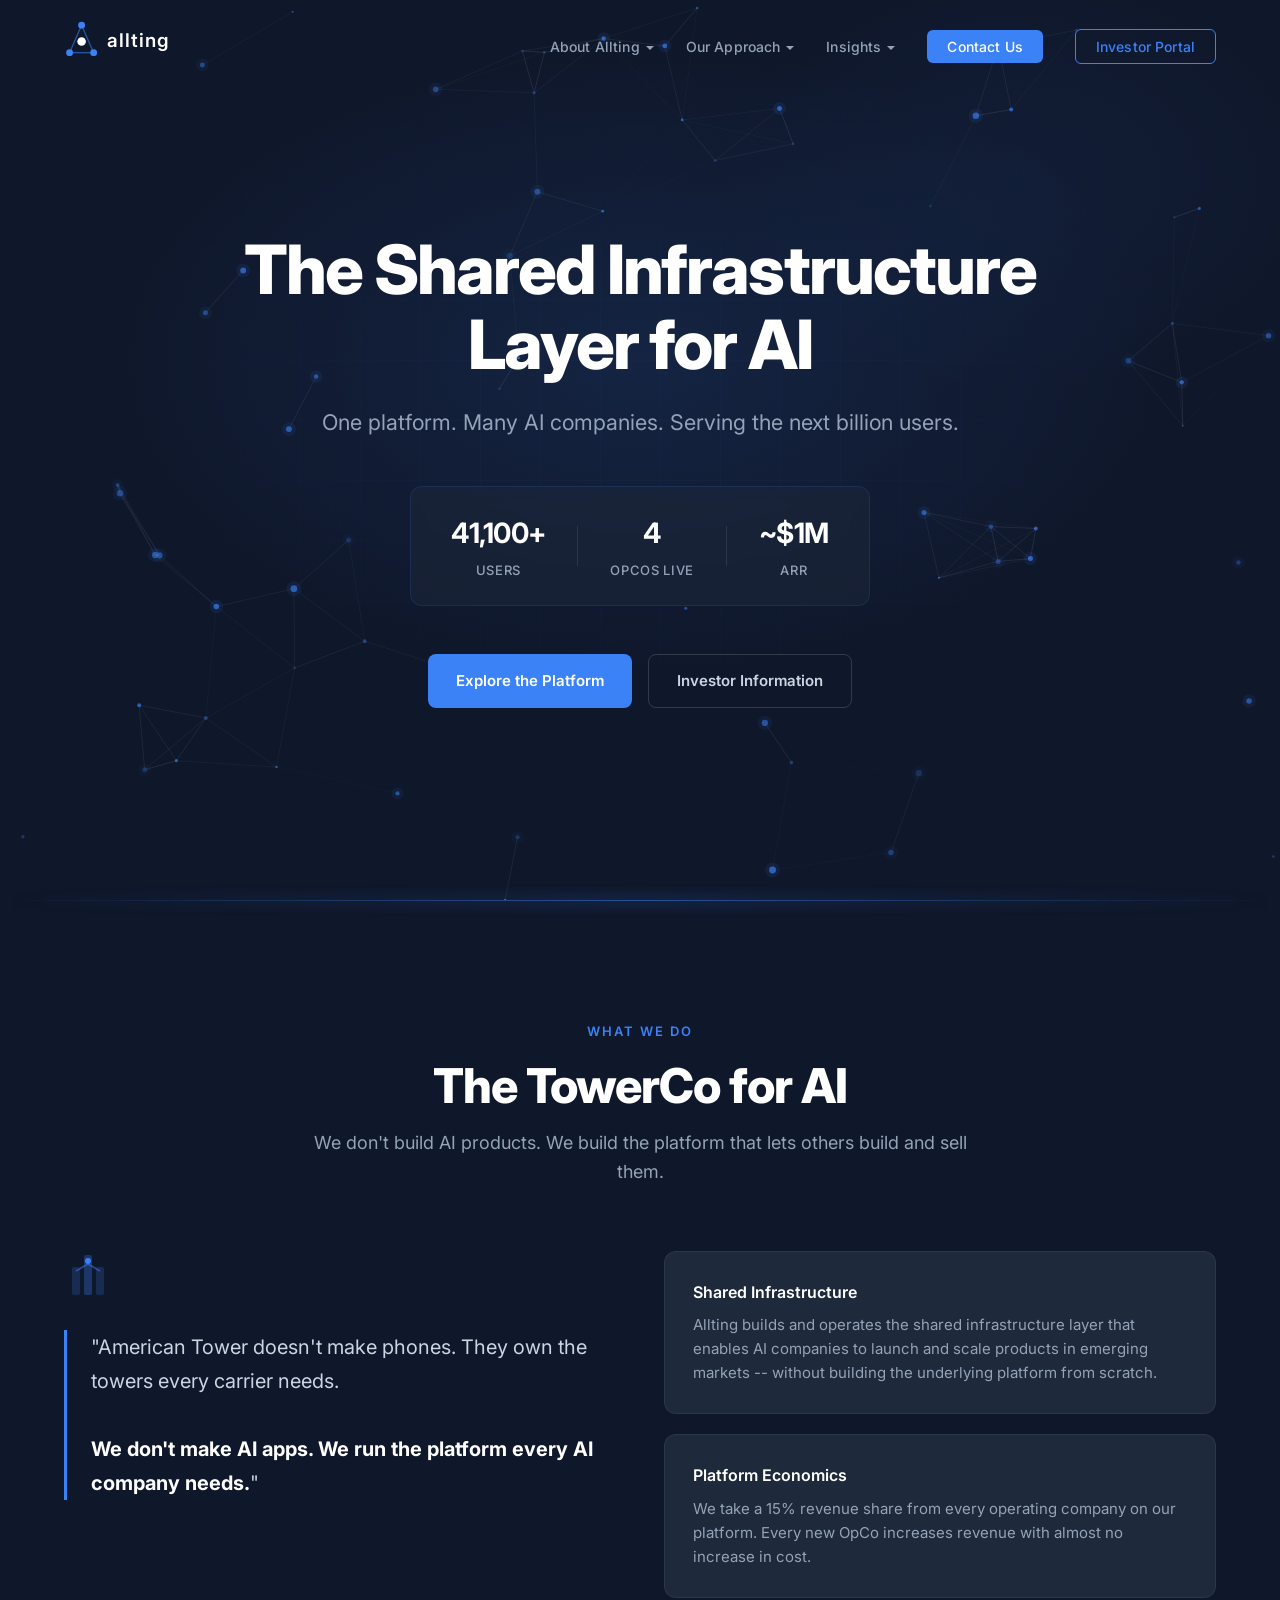
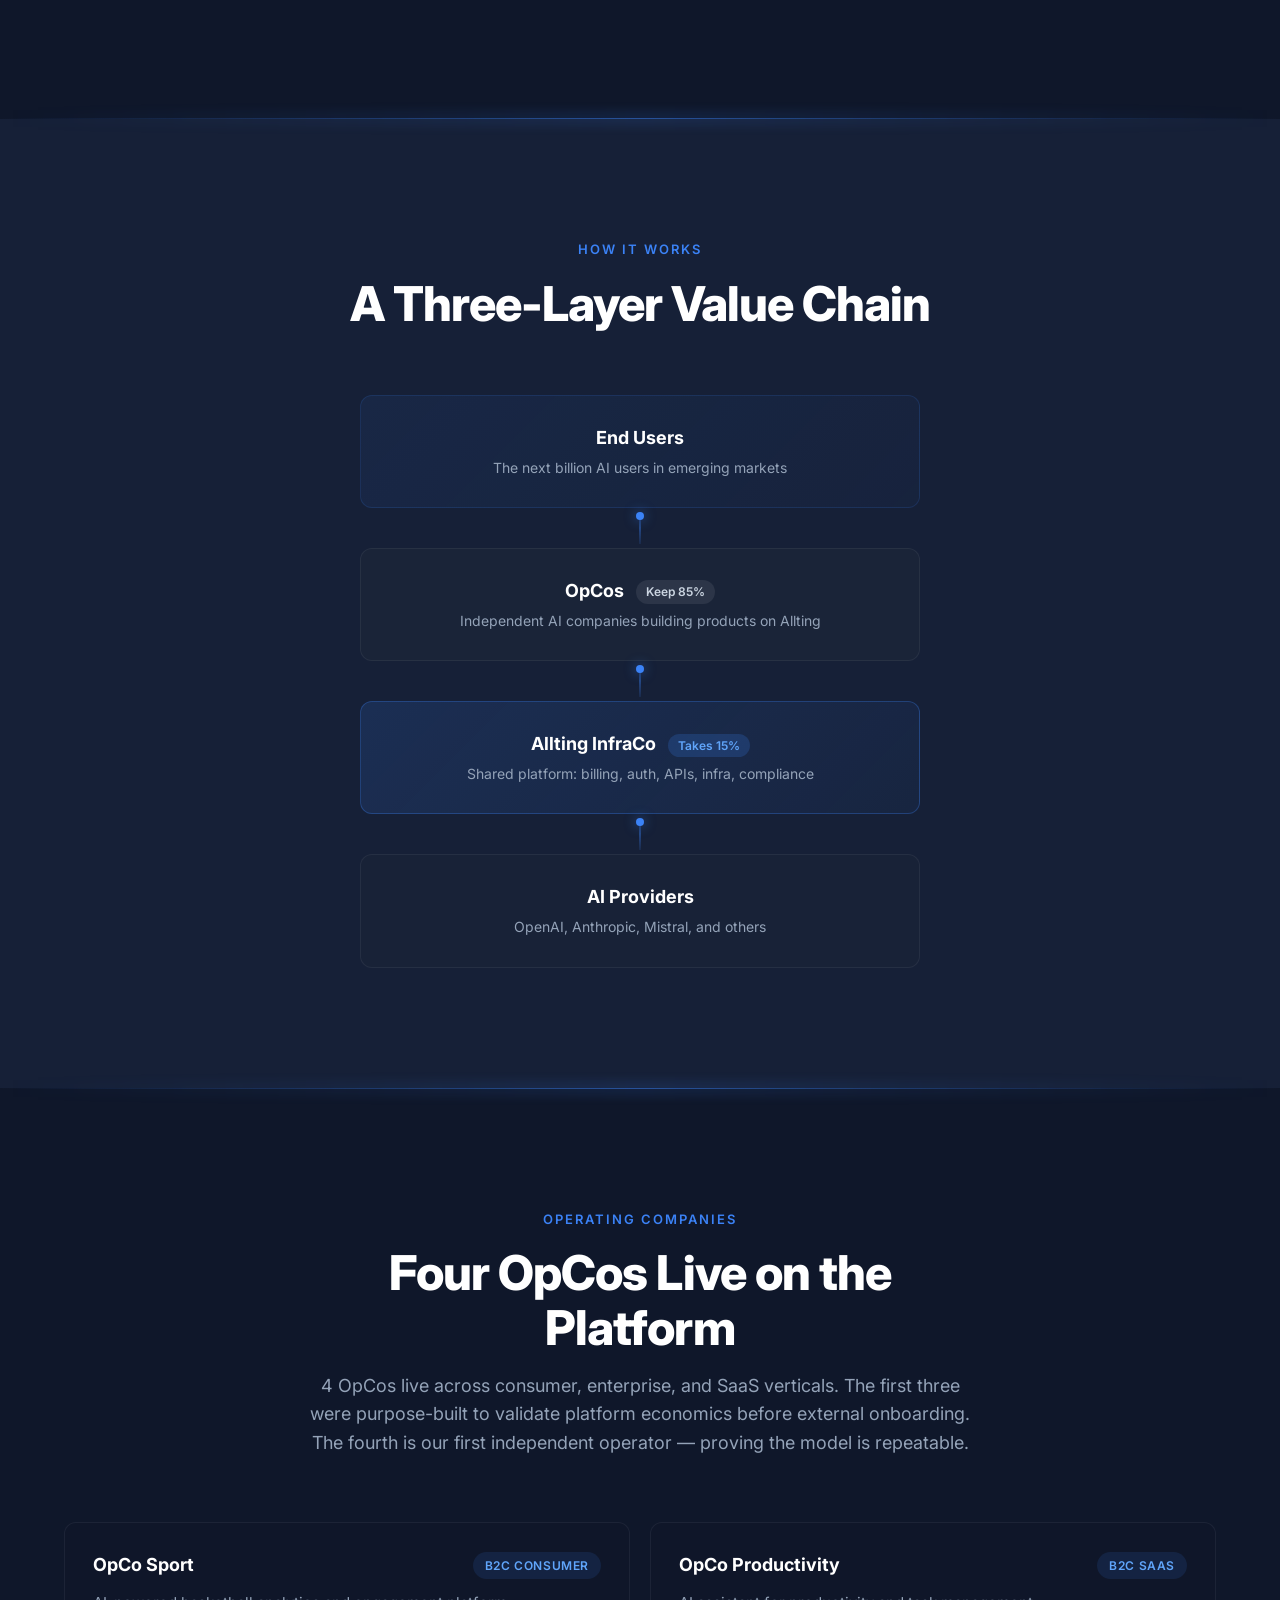
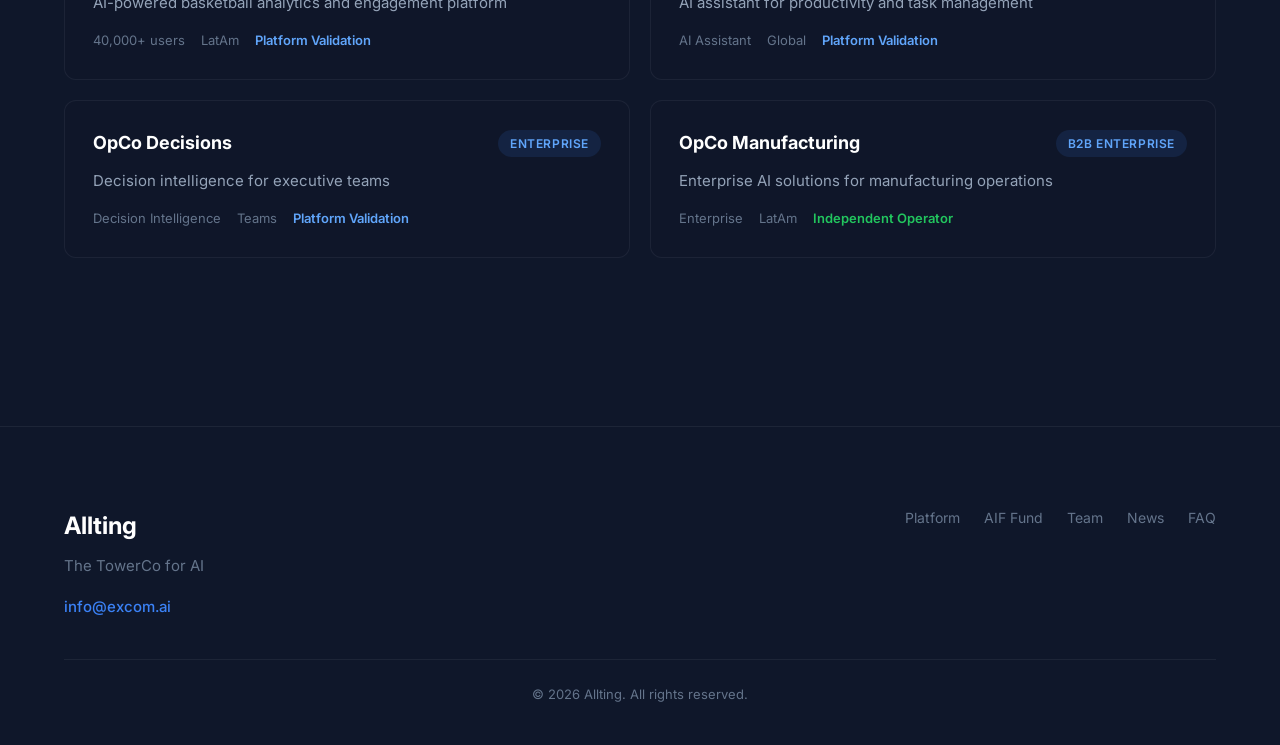
==== commit 45e31035: "Rename OpCos and add internal/external framing" ====
--- a/index.html
+++ b/index.html
@@ -231,50 +231,55 @@
       <div class="section-header fade-in">
         <p class="section-label">Operating Companies</p>
         <h2 class="section-title">Four OpCos Live on the Platform</h2>
+        <p class="section-desc">4 OpCos live across consumer, enterprise, and SaaS verticals. The first three were purpose-built to validate platform economics before external onboarding. The fourth is our first independent operator — proving the model is repeatable.</p>
       </div>
       <div class="opco-grid">
         <div class="opco-card fade-in">
           <div class="opco-header">
-            <span class="opco-name">Basketball</span>
-            <span class="opco-tag">B2C</span>
+            <span class="opco-name">OpCo Sport</span>
+            <span class="opco-tag">B2C Consumer</span>
           </div>
           <p class="opco-desc">AI-powered basketball analytics and engagement platform</p>
           <div class="opco-meta">
             <span>40,000+ users</span>
             <span>LatAm</span>
+            <span style="color: var(--blue-light); font-weight: 600;">Platform Validation</span>
           </div>
         </div>
         <div class="opco-card fade-in">
           <div class="opco-header">
-            <span class="opco-name">Multipack</span>
-            <span class="opco-tag">B2B</span>
-          </div>
-          <p class="opco-desc">Enterprise AI solutions for business operations</p>
-          <div class="opco-meta">
-            <span>Enterprise</span>
-            <span>LatAm</span>
-          </div>
-        </div>
-        <div class="opco-card fade-in">
-          <div class="opco-header">
-            <span class="opco-name">handled.sh</span>
-            <span class="opco-tag">SaaS</span>
+            <span class="opco-name">OpCo Productivity</span>
+            <span class="opco-tag">B2C SaaS</span>
           </div>
           <p class="opco-desc">AI assistant for productivity and task management</p>
           <div class="opco-meta">
             <span>AI Assistant</span>
             <span>Global</span>
+            <span style="color: var(--blue-light); font-weight: 600;">Platform Validation</span>
           </div>
         </div>
         <div class="opco-card fade-in">
           <div class="opco-header">
-            <span class="opco-name">ExCom AI</span>
+            <span class="opco-name">OpCo Decisions</span>
             <span class="opco-tag">Enterprise</span>
           </div>
           <p class="opco-desc">Decision intelligence for executive teams</p>
           <div class="opco-meta">
             <span>Decision Intelligence</span>
+            <span>Teams</span>
+            <span style="color: var(--blue-light); font-weight: 600;">Platform Validation</span>
+          </div>
+        </div>
+        <div class="opco-card fade-in">
+          <div class="opco-header">
+            <span class="opco-name">OpCo Manufacturing</span>
+            <span class="opco-tag">B2B Enterprise</span>
+          </div>
+          <p class="opco-desc">Enterprise AI solutions for manufacturing operations</p>
+          <div class="opco-meta">
             <span>Enterprise</span>
+            <span>LatAm</span>
+            <span style="color: #22C55E; font-weight: 600;">Independent Operator</span>
           </div>
         </div>
       </div>
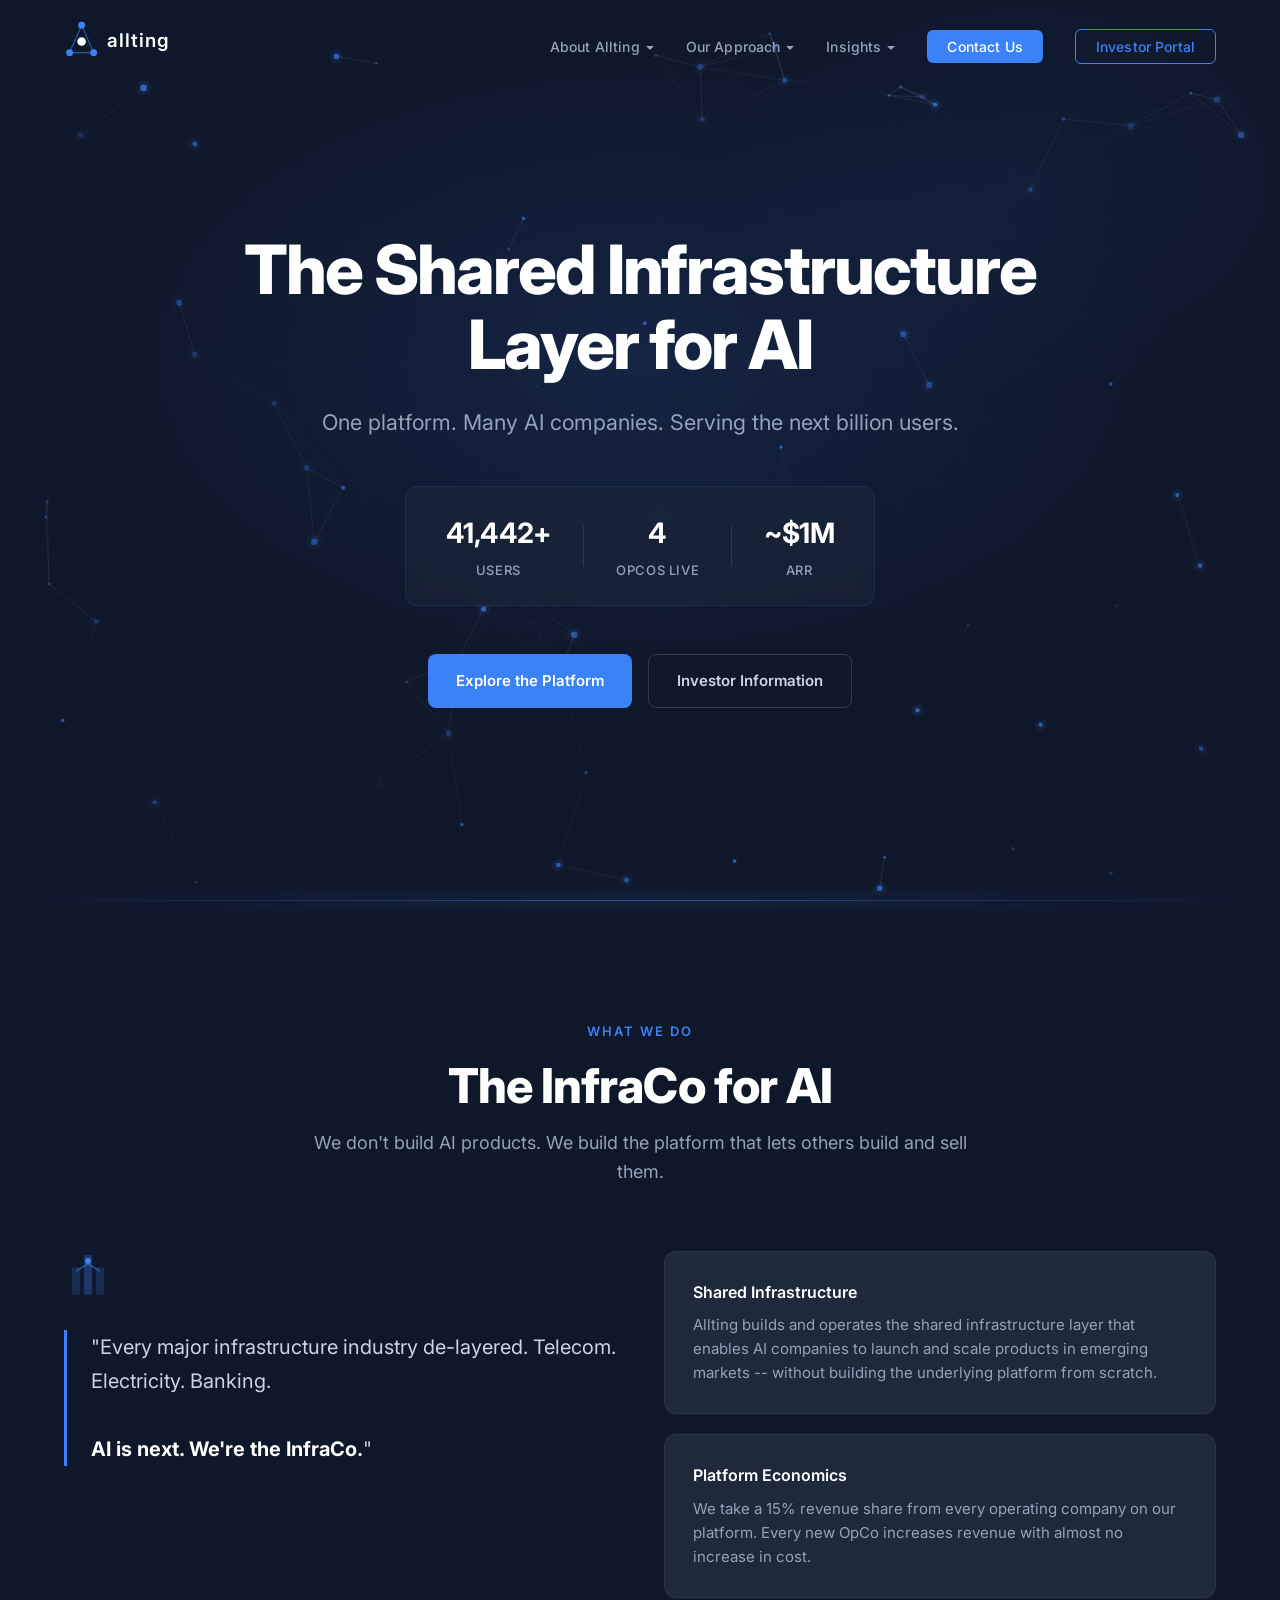
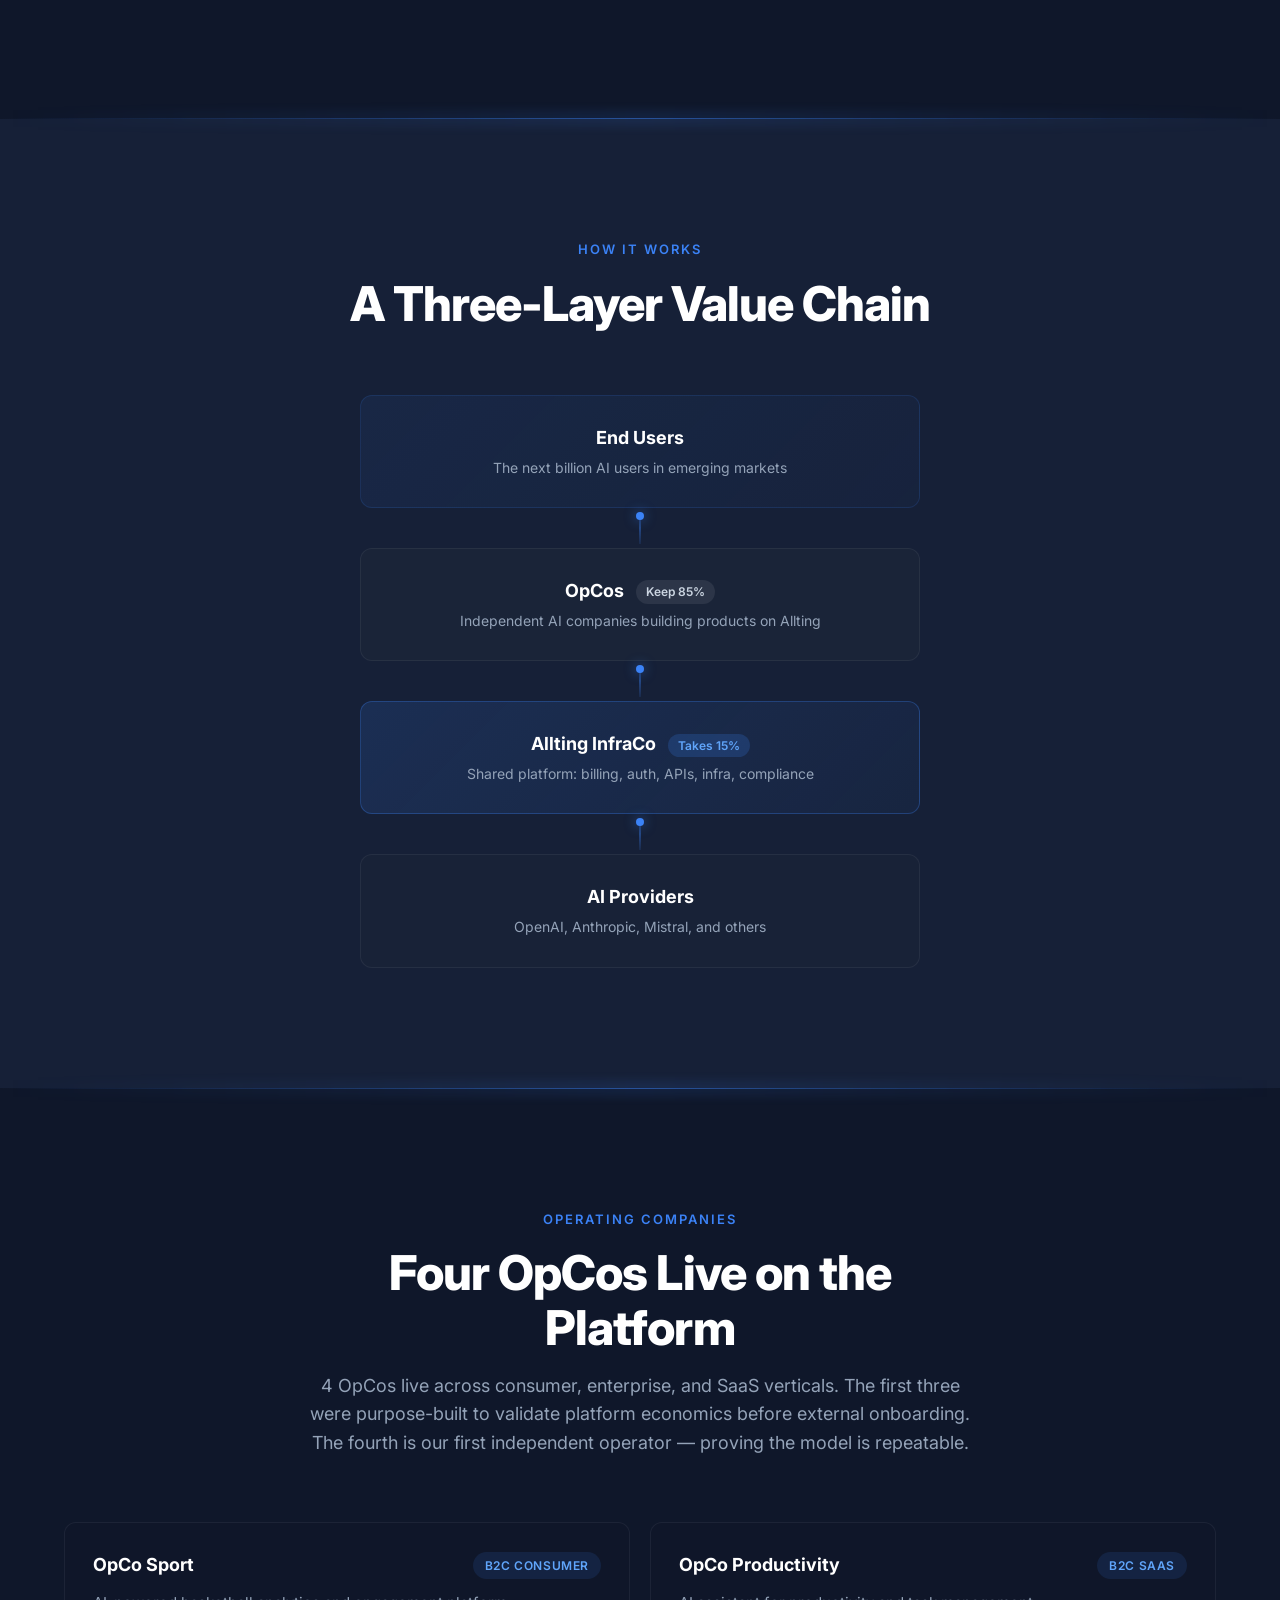
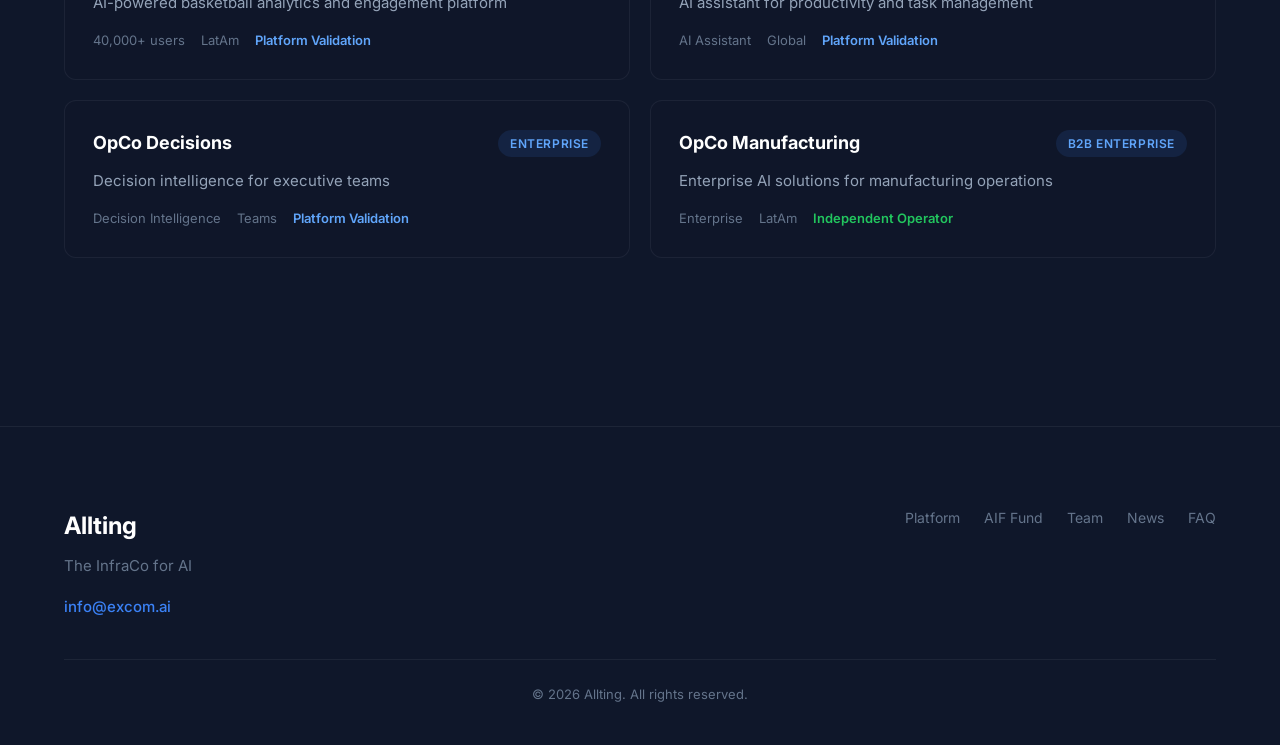
==== commit ce3dfd63: "Rebrand: TowerCo → InfraCo for AI across all pages" ====
--- a/index.html
+++ b/index.html
@@ -152,7 +152,7 @@
     <div class="container">
       <div class="section-header fade-in">
         <p class="section-label">What We Do</p>
-        <h2 class="section-title">The TowerCo for AI</h2>
+        <h2 class="section-title">The InfraCo for AI</h2>
         <p class="section-desc">We don't build AI products. We build the platform that lets others build and sell them.</p>
       </div>
       <div class="about-grid">
@@ -161,8 +161,8 @@
             <svg width="48" height="48" viewBox="0 0 48 48" fill="none"><rect x="20" y="4" width="8" height="40" rx="2" fill="#3B82F6" opacity="0.3"/><rect x="8" y="16" width="8" height="28" rx="2" fill="#3B82F6" opacity="0.2"/><rect x="32" y="16" width="8" height="28" rx="2" fill="#3B82F6" opacity="0.2"/><circle cx="24" cy="10" r="3" fill="#3B82F6"/><line x1="24" y1="13" x2="12" y2="20" stroke="#3B82F6" stroke-width="1.5" opacity="0.5"/><line x1="24" y1="13" x2="36" y2="20" stroke="#3B82F6" stroke-width="1.5" opacity="0.5"/></svg>
           </div>
           <blockquote class="about-quote">
-            "American Tower doesn't make phones. They own the towers every carrier needs.<br><br>
-            <strong>We don't make AI apps. We run the platform every AI company needs.</strong>"
+            "Every major infrastructure industry de-layered. Telecom. Electricity. Banking.<br><br>
+            <strong>AI is next. We're the InfraCo.</strong>"
           </blockquote>
         </div>
         <div class="about-details fade-in">
@@ -292,7 +292,7 @@
       <div class="footer-content fade-in">
         <div class="footer-main">
           <span class="footer-logo">Allting</span>
-          <p class="footer-tagline">The TowerCo for AI</p>
+          <p class="footer-tagline">The InfraCo for AI</p>
           <a href="mailto:info@excom.ai" class="footer-email">info@excom.ai</a>
         </div>
         <div class="footer-links">
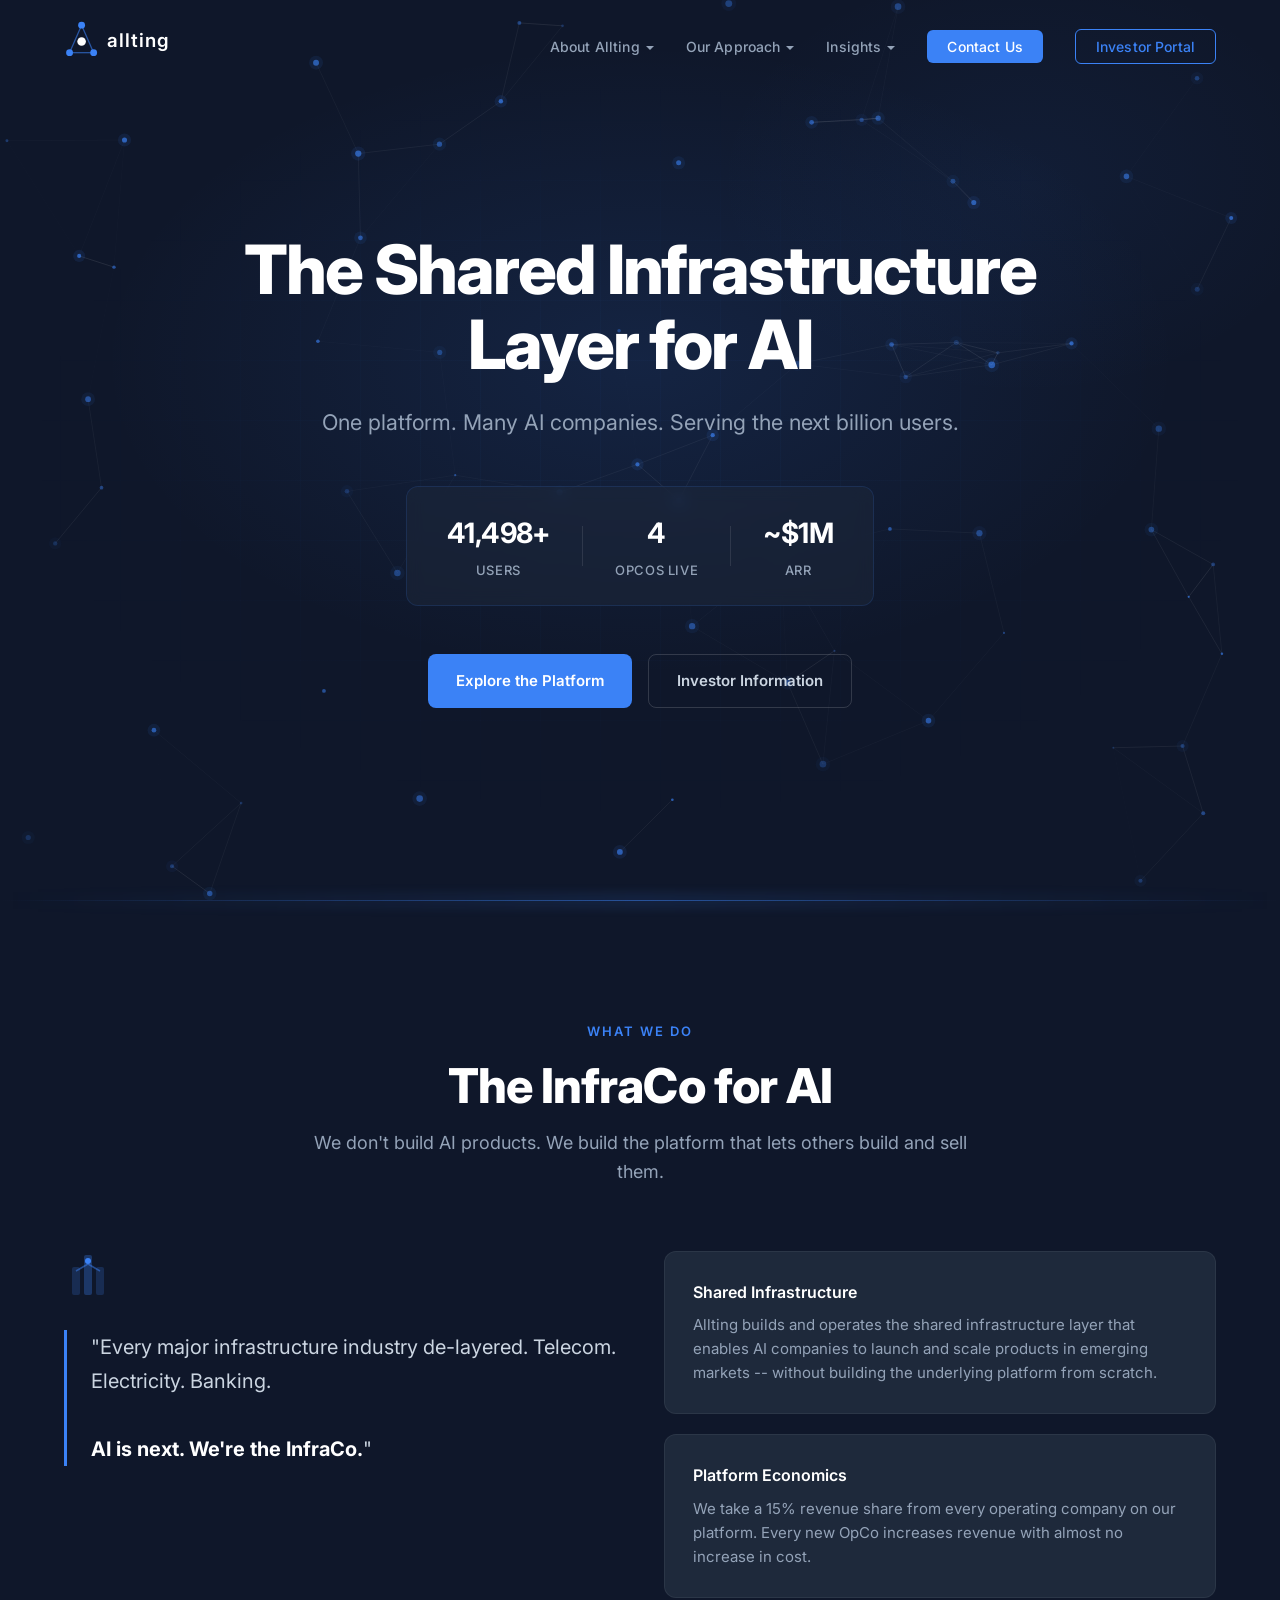
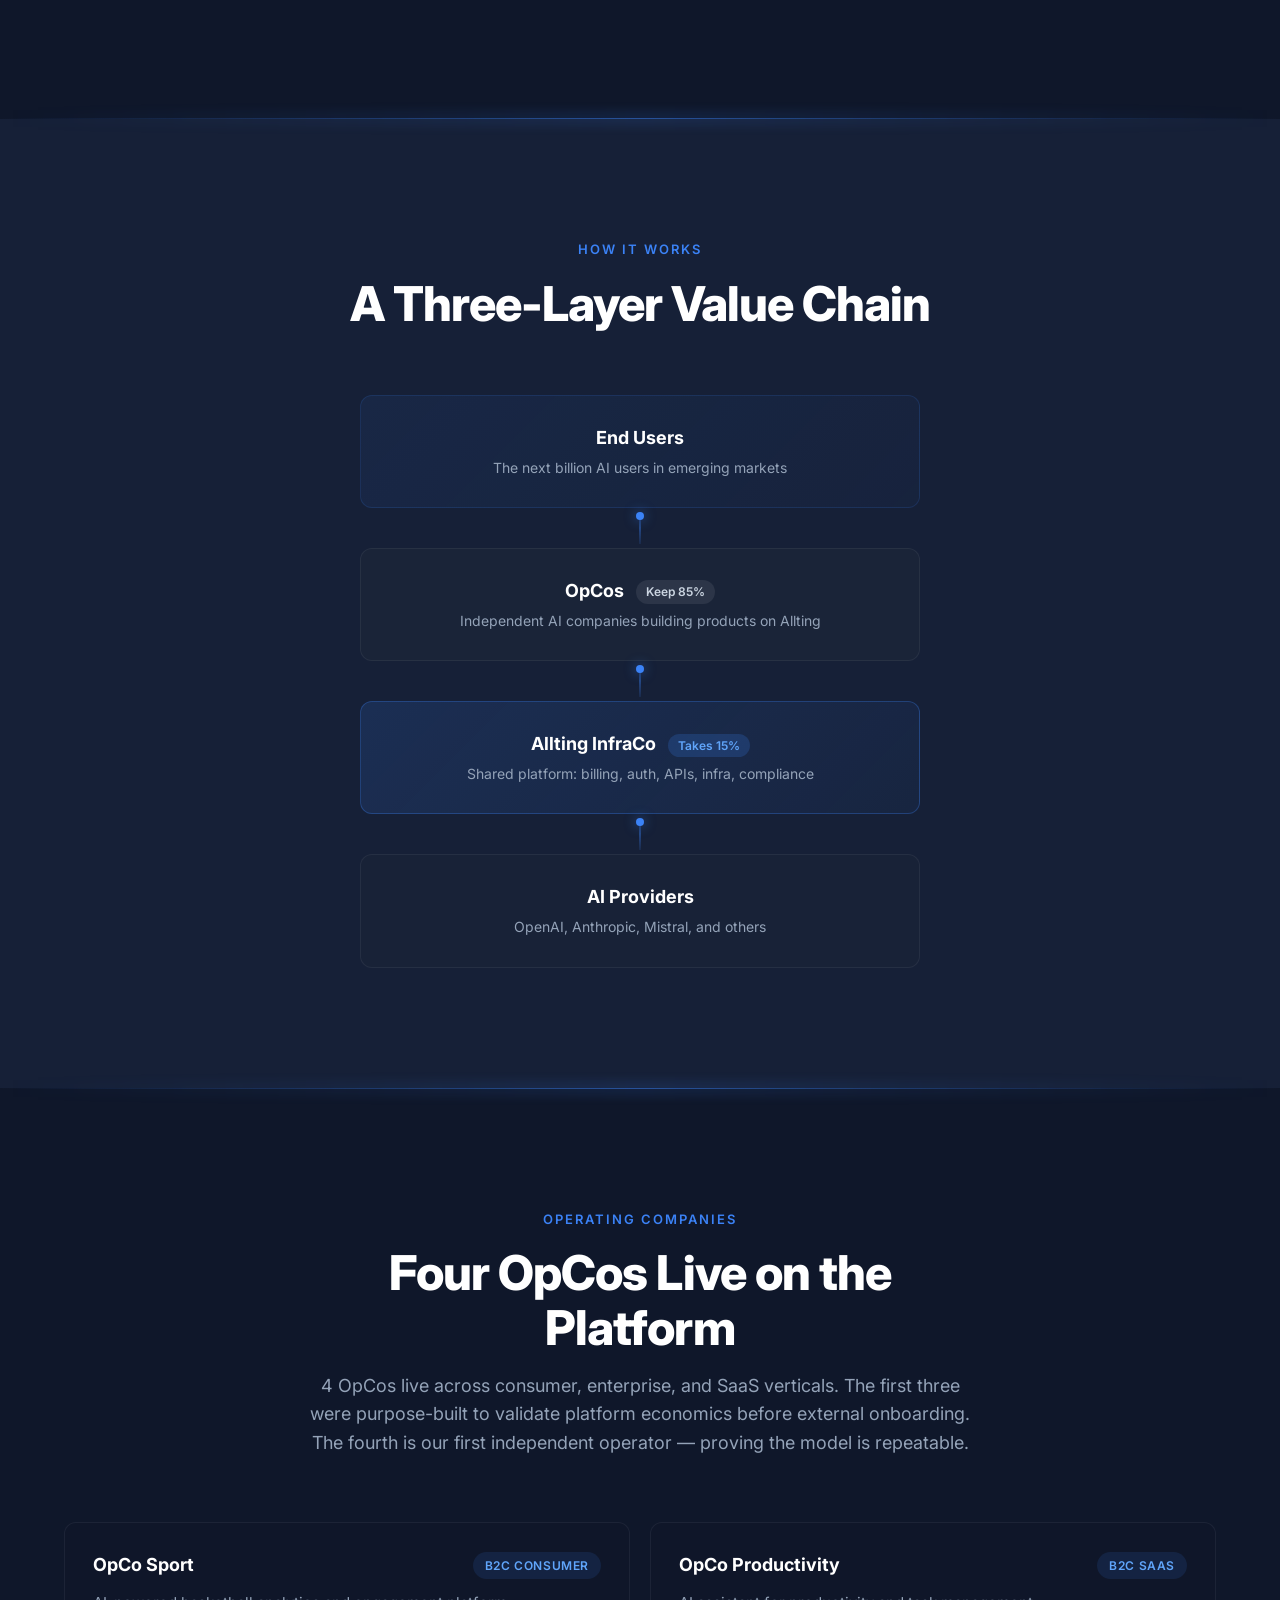
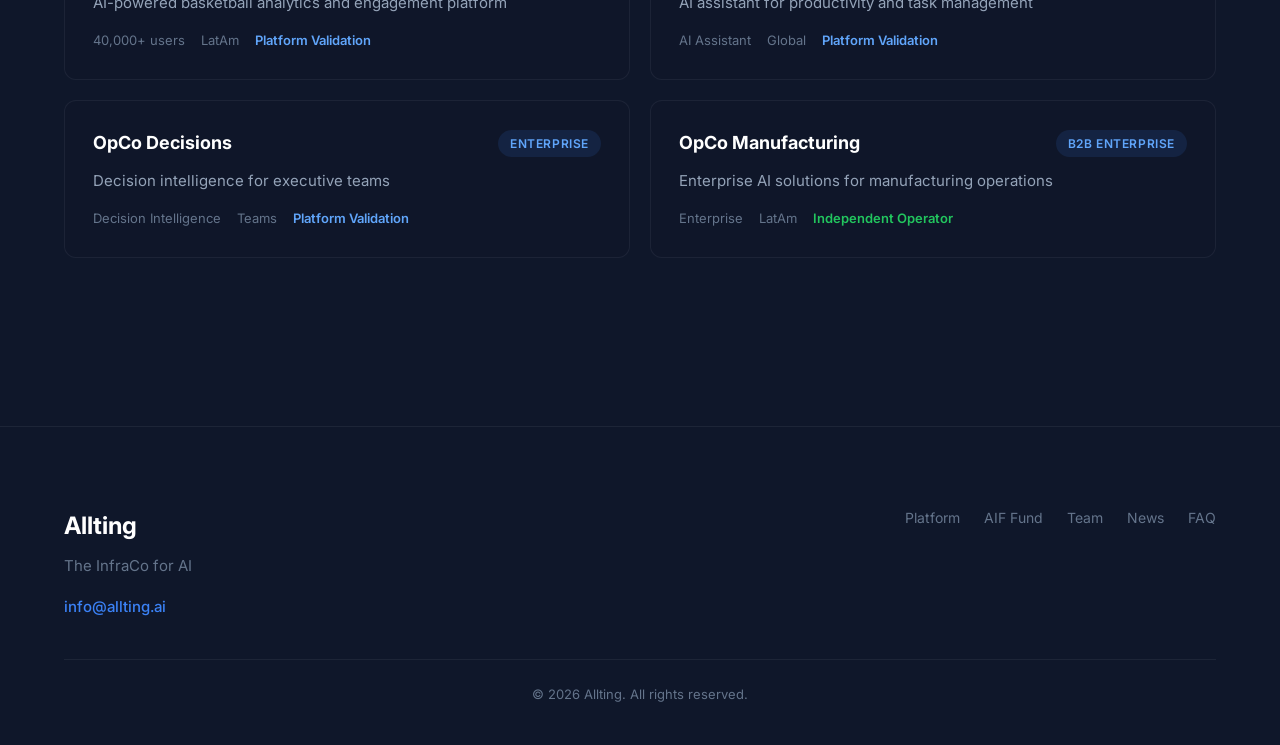
==== commit a2642da6: "Update contact email: info@excom.ai → info@allting.ai" ====
--- a/index.html
+++ b/index.html
@@ -43,7 +43,7 @@
     "url": "https://allting.ai",
     "logo": "https://allting.ai/favicon.svg",
     "description": "The shared infrastructure layer for AI in emerging markets. One platform. Many AI companies. Serving the next billion users.",
-    "email": "info@excom.ai",
+    "email": "info@allting.ai",
     "foundingDate": "2022",
     "sameAs": [],
     "knowsAbout": ["Artificial Intelligence", "AI Infrastructure", "Emerging Markets", "Platform Economics"]
@@ -293,7 +293,7 @@
         <div class="footer-main">
           <span class="footer-logo">Allting</span>
           <p class="footer-tagline">The InfraCo for AI</p>
-          <a href="mailto:info@excom.ai" class="footer-email">info@excom.ai</a>
+          <a href="mailto:info@allting.ai" class="footer-email">info@allting.ai</a>
         </div>
         <div class="footer-links">
           <a href="/">Platform</a>
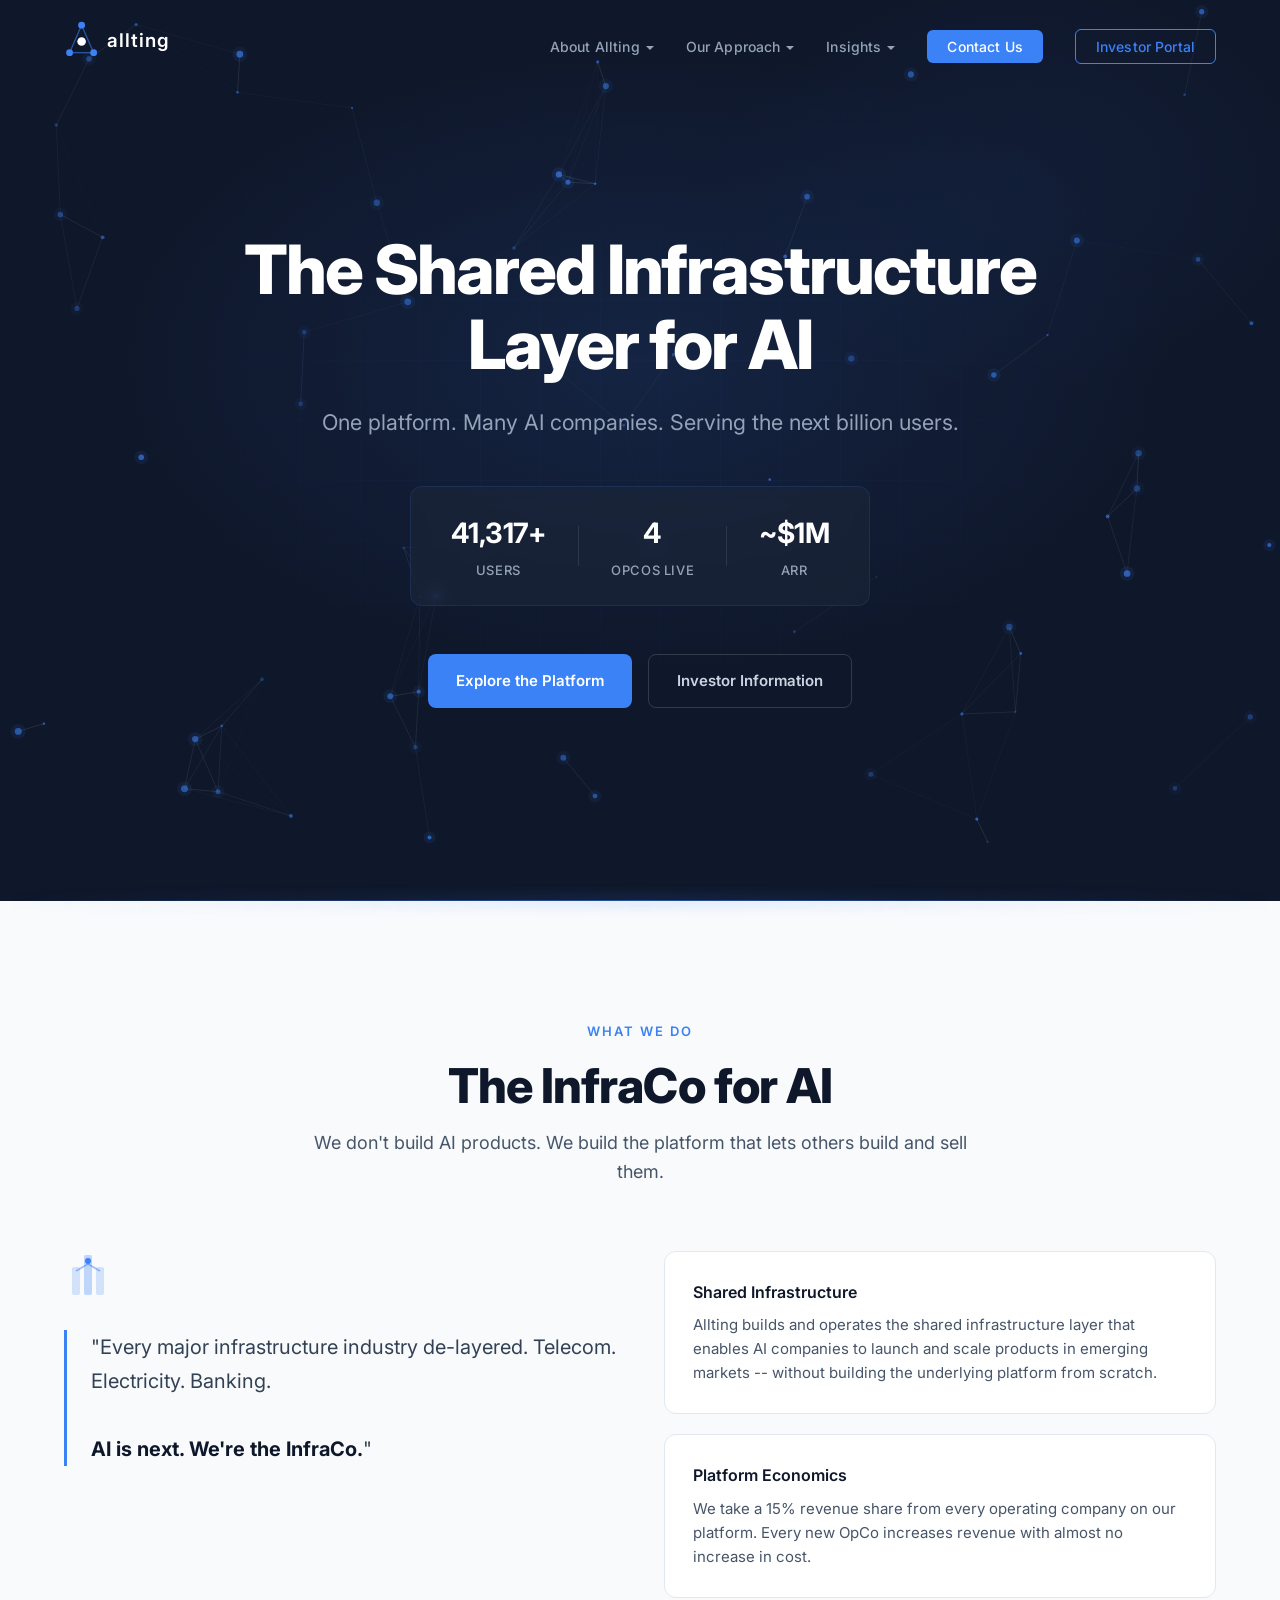
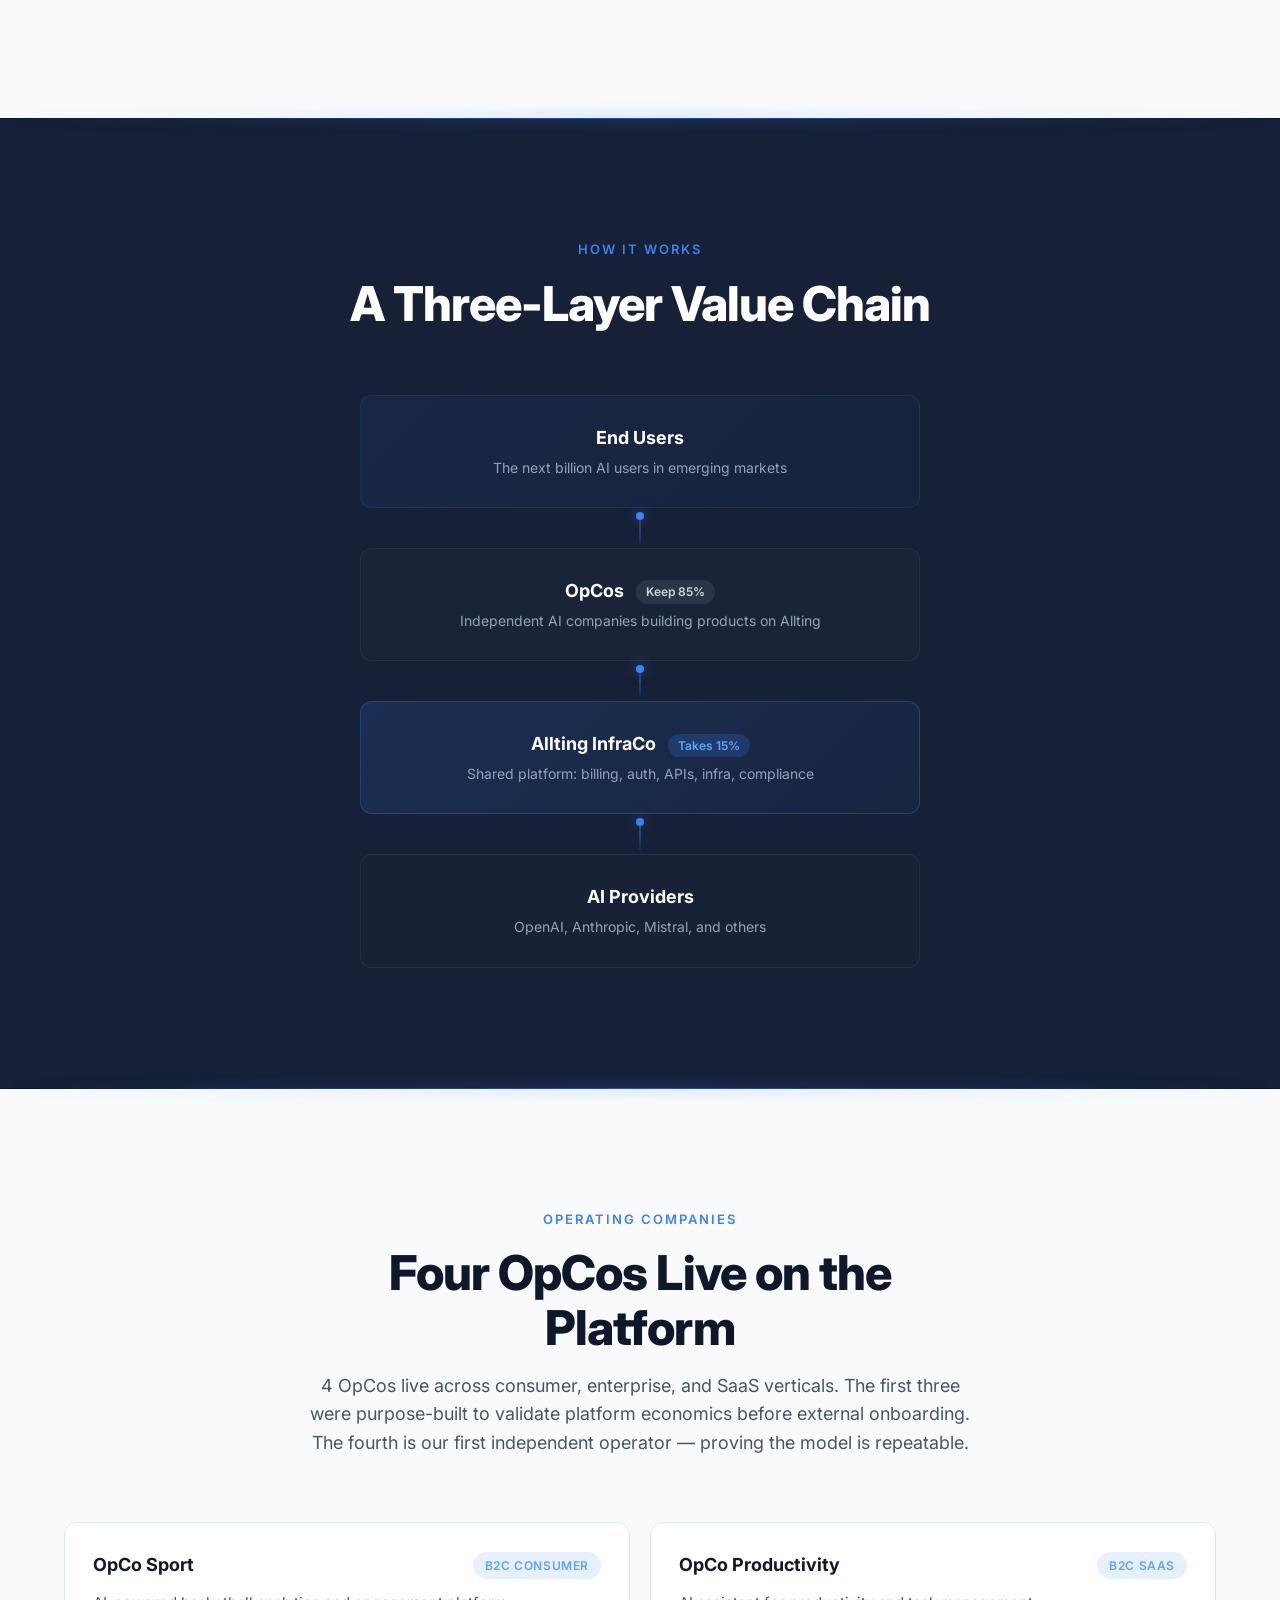
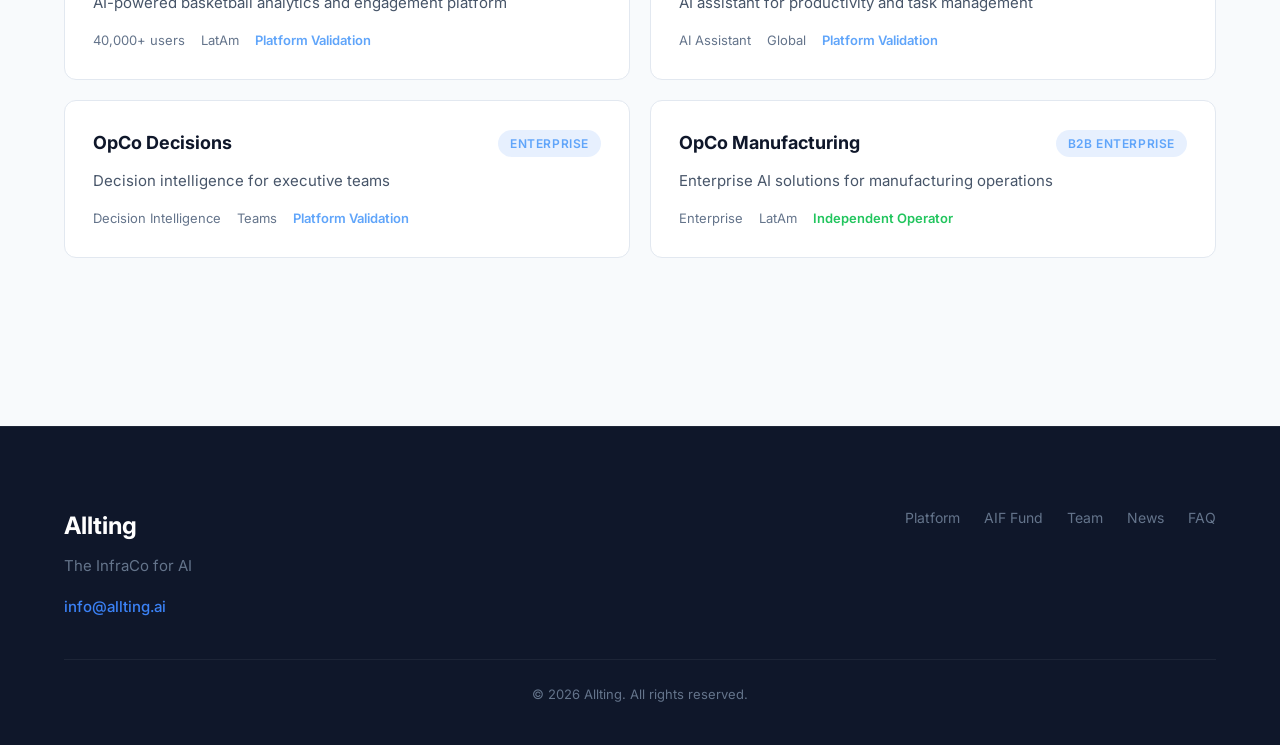
==== commit 1efbd663: "Add light sections for visual contrast — alternating dark/light" ====
--- a/index.html
+++ b/index.html
@@ -148,7 +148,7 @@
   <div class="section-divider"></div>
 
   <!-- What We Do -->
-  <section class="section" id="what-we-do" aria-label="What We Do">
+  <section class="section section-light" id="what-we-do" aria-label="What We Do">
     <div class="container">
       <div class="section-header fade-in">
         <p class="section-label">What We Do</p>
@@ -226,7 +226,7 @@
   <div class="section-divider"></div>
 
   <!-- OpCos -->
-  <section class="section" id="opcos" aria-label="Operating Companies">
+  <section class="section section-light" id="opcos" aria-label="Operating Companies">
     <div class="container">
       <div class="section-header fade-in">
         <p class="section-label">Operating Companies</p>
--- a/style.css
+++ b/style.css
@@ -462,6 +462,82 @@
   background: var(--navy-mid);
 }
 
+.section-light {
+  background: #F8FAFC;
+}
+
+.section-light .section-label {
+  color: var(--blue);
+}
+
+.section-light .section-title {
+  color: #0F172A;
+}
+
+.section-light .section-desc {
+  color: #475569;
+}
+
+.section-light .about-quote {
+  color: #334155;
+}
+
+.section-light .about-quote strong {
+  color: #0F172A;
+}
+
+.section-light .about-card {
+  background: #FFFFFF;
+  border-color: #E2E8F0;
+}
+
+.section-light .about-card h3 {
+  color: #0F172A;
+}
+
+.section-light .about-card p {
+  color: #475569;
+}
+
+.section-light .opco-card {
+  background: #FFFFFF;
+  border-color: #E2E8F0;
+}
+
+.section-light .opco-name {
+  color: #0F172A;
+}
+
+.section-light .opco-desc {
+  color: #475569;
+}
+
+.section-light .opco-meta span {
+  color: #64748B;
+}
+
+.section-light .flow-layer {
+  background: #FFFFFF;
+  border-color: #E2E8F0;
+}
+
+.section-light .flow-layer-label {
+  color: #0F172A;
+}
+
+.section-light .flow-layer-desc {
+  color: #475569;
+}
+
+.section-light .flow-layer-infra {
+  background: var(--navy);
+}
+
+.section-light .flow-layer-infra .flow-layer-label,
+.section-light .flow-layer-infra .flow-layer-desc {
+  color: var(--white);
+}
+
 .section-header {
   text-align: center;
   max-width: 680px;
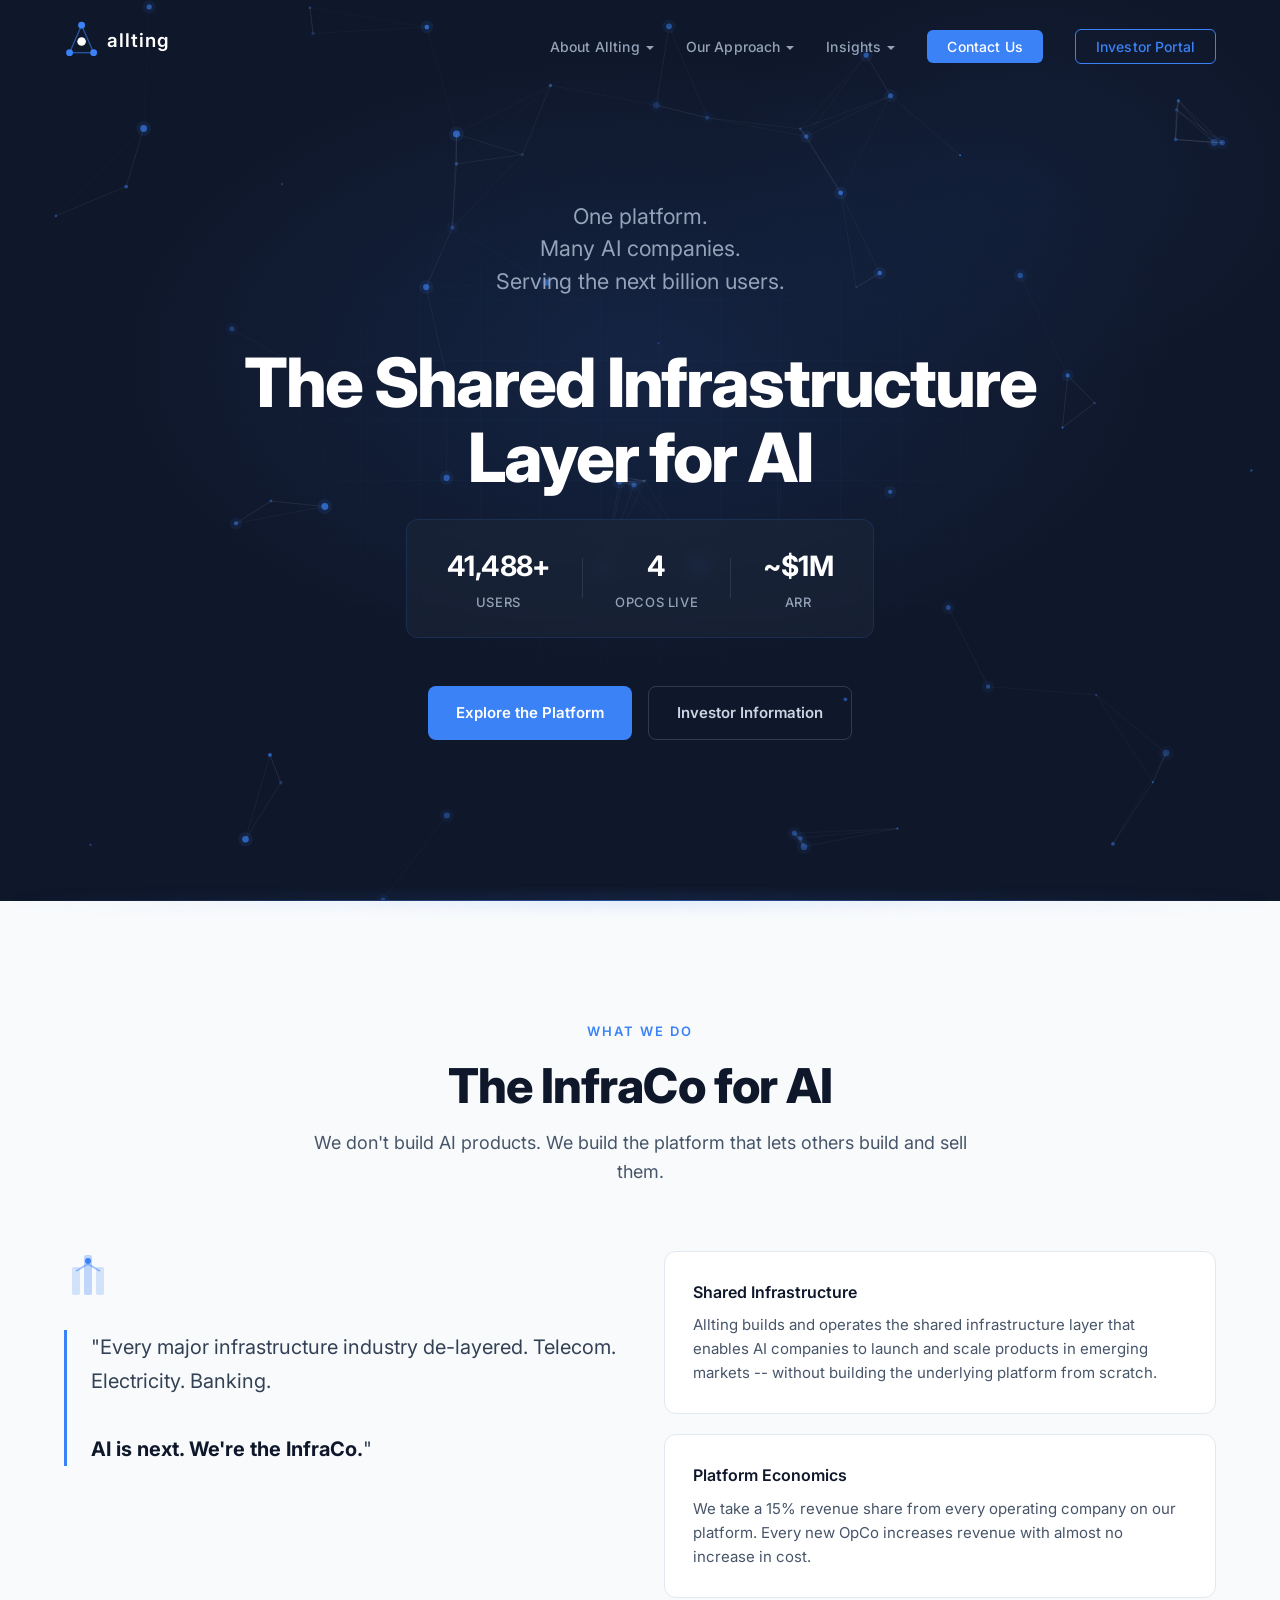
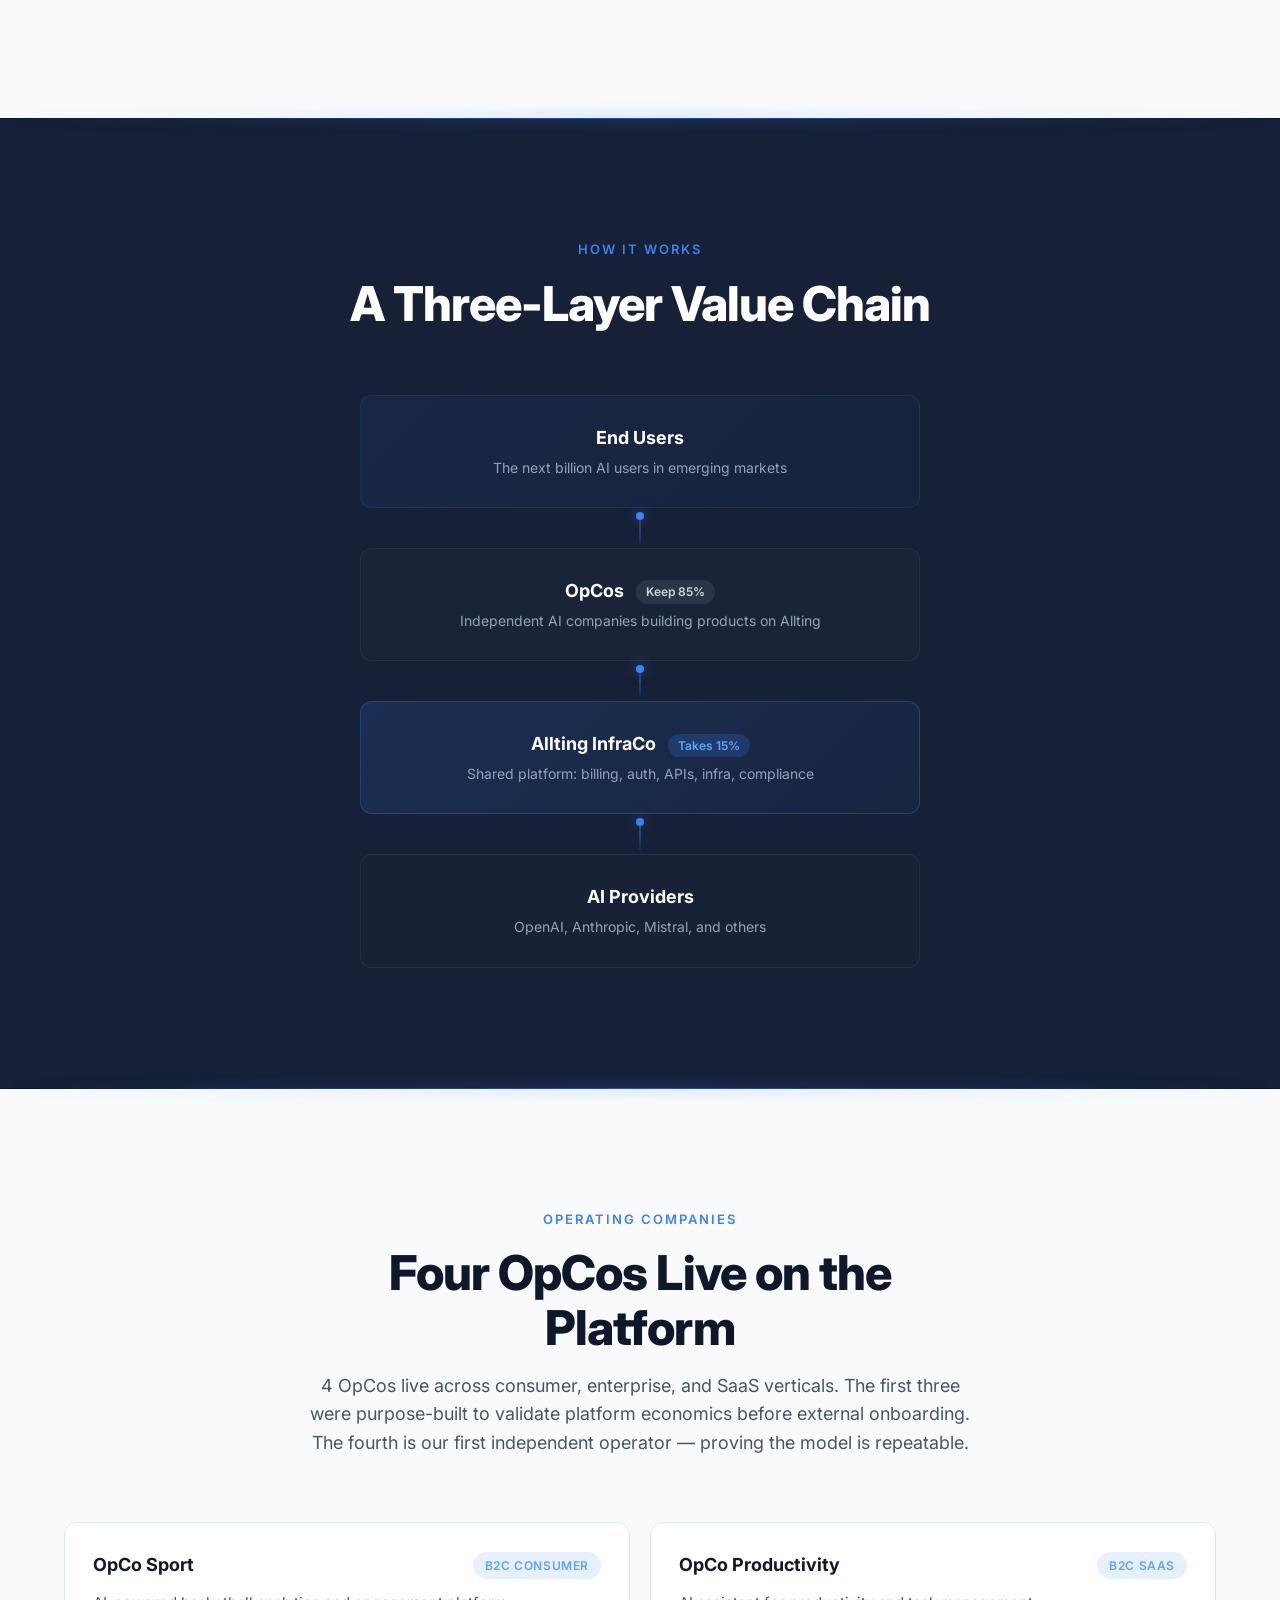
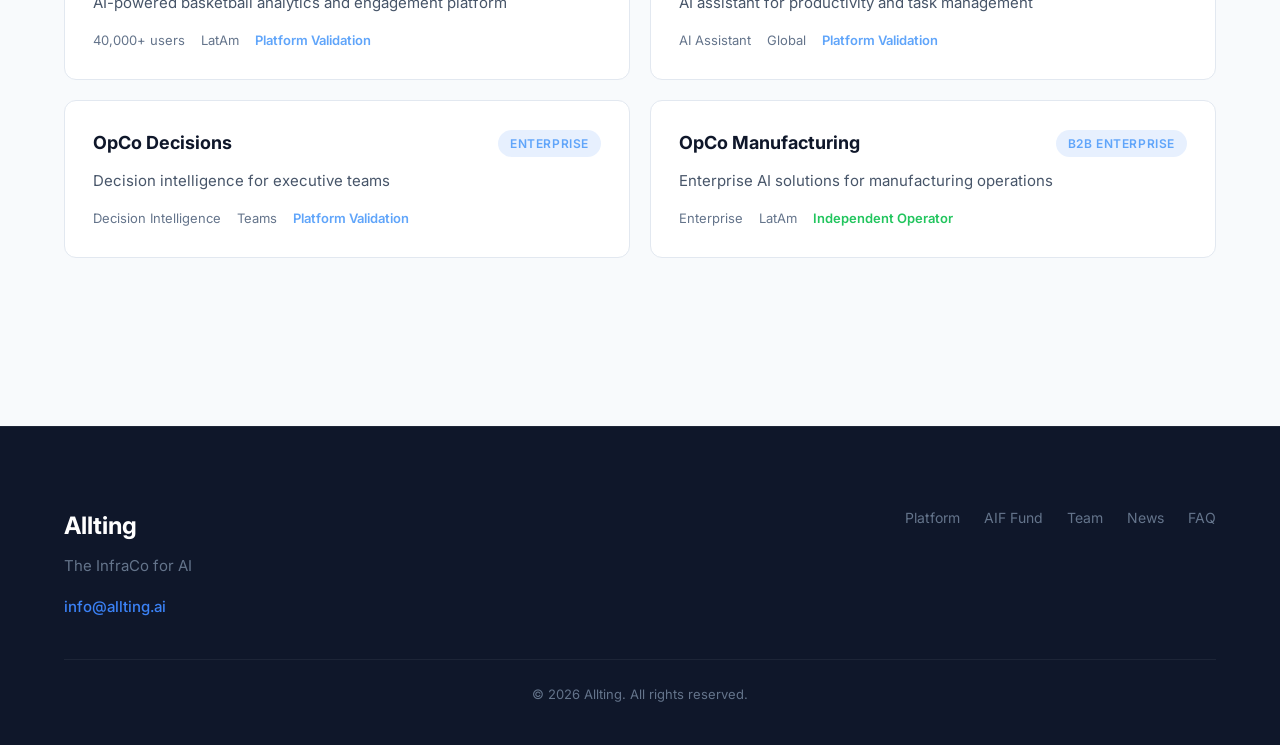
==== commit 4b70bf2e: "Swap hero: subtitle first, title below, centered" ====
--- a/index.html
+++ b/index.html
@@ -118,8 +118,8 @@
     </div>
     <div class="container">
       <div class="hero-content">
+        <p class="hero-subtitle fade-in">One platform.<br>Many AI companies.<br>Serving the next billion users.</p>
         <h1 class="hero-title fade-in">The Shared Infrastructure<br>Layer for AI</h1>
-        <p class="hero-subtitle fade-in">One platform. Many AI companies. Serving the next billion users.</p>
         <div class="hero-stats fade-in">
           <div class="hero-stat">
             <span class="hero-stat-value counter" data-target="41500" data-suffix="+" data-separator=",">41,500+</span>
